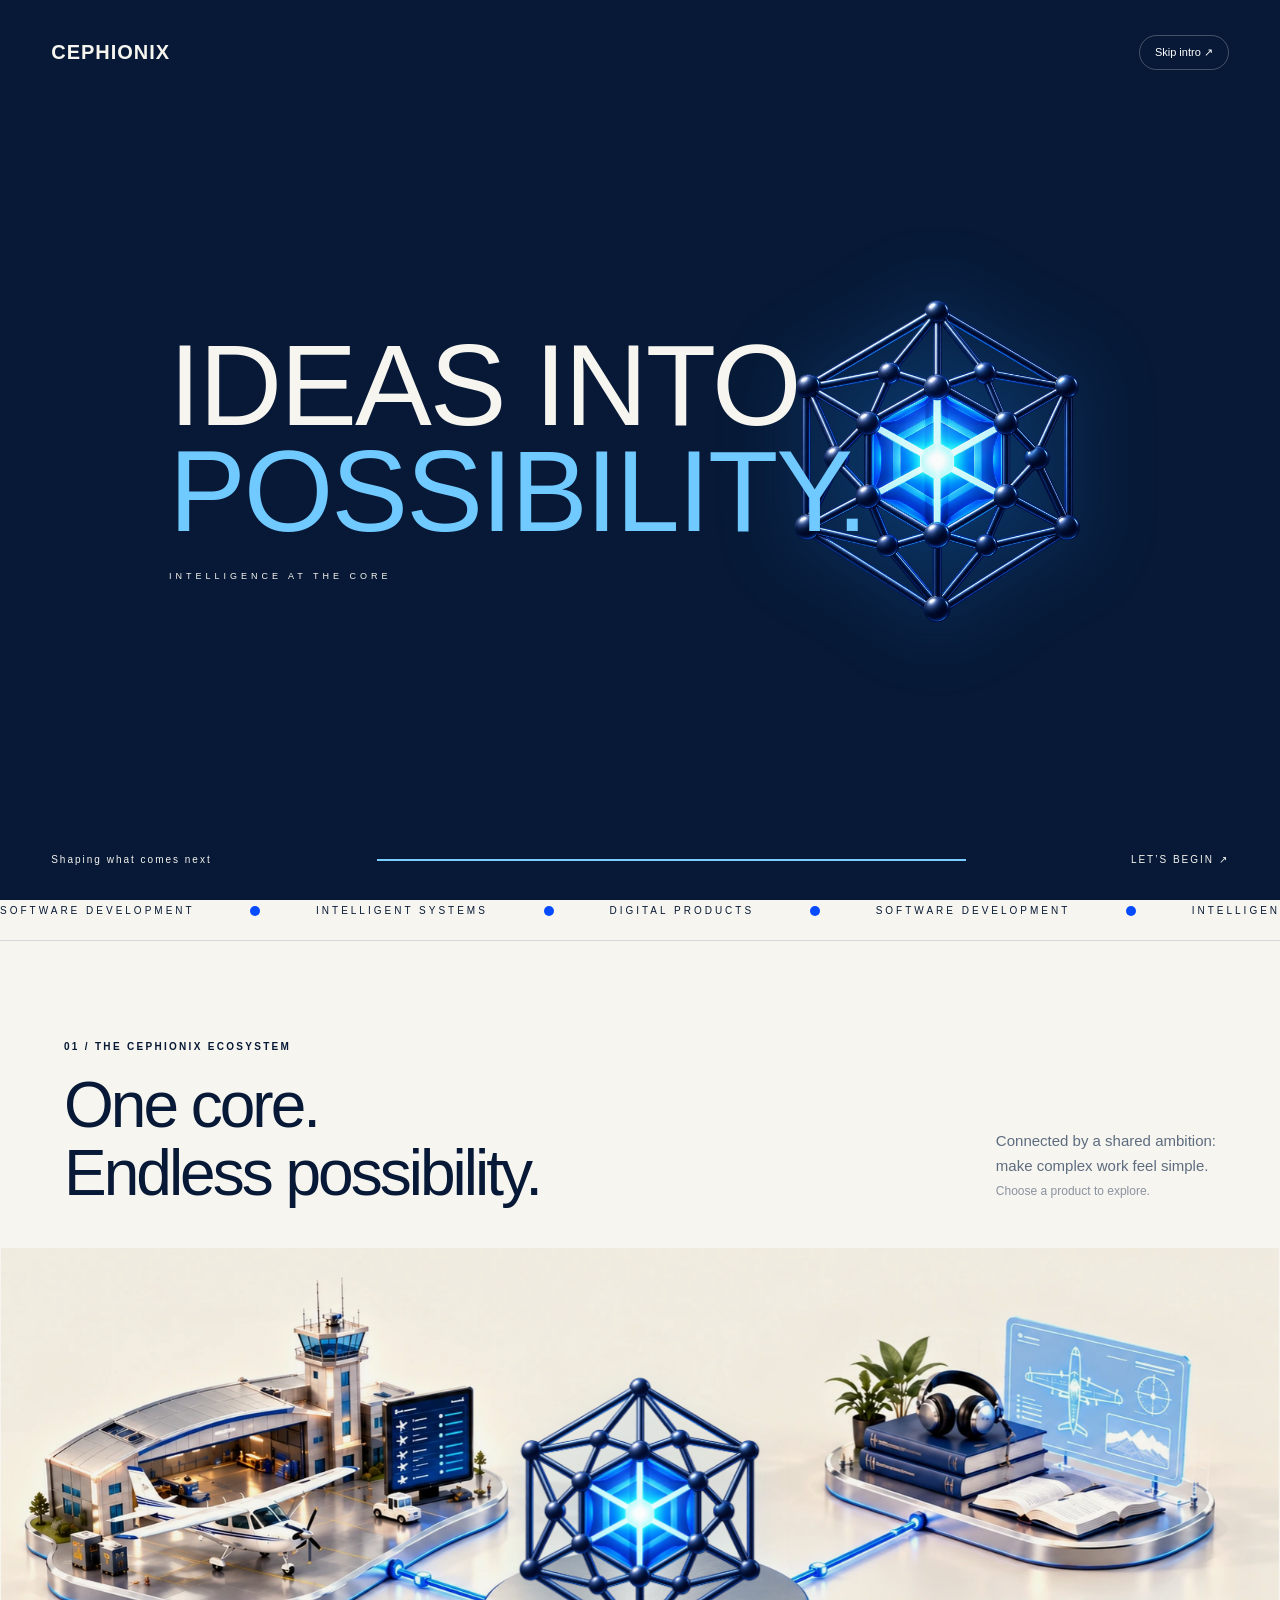
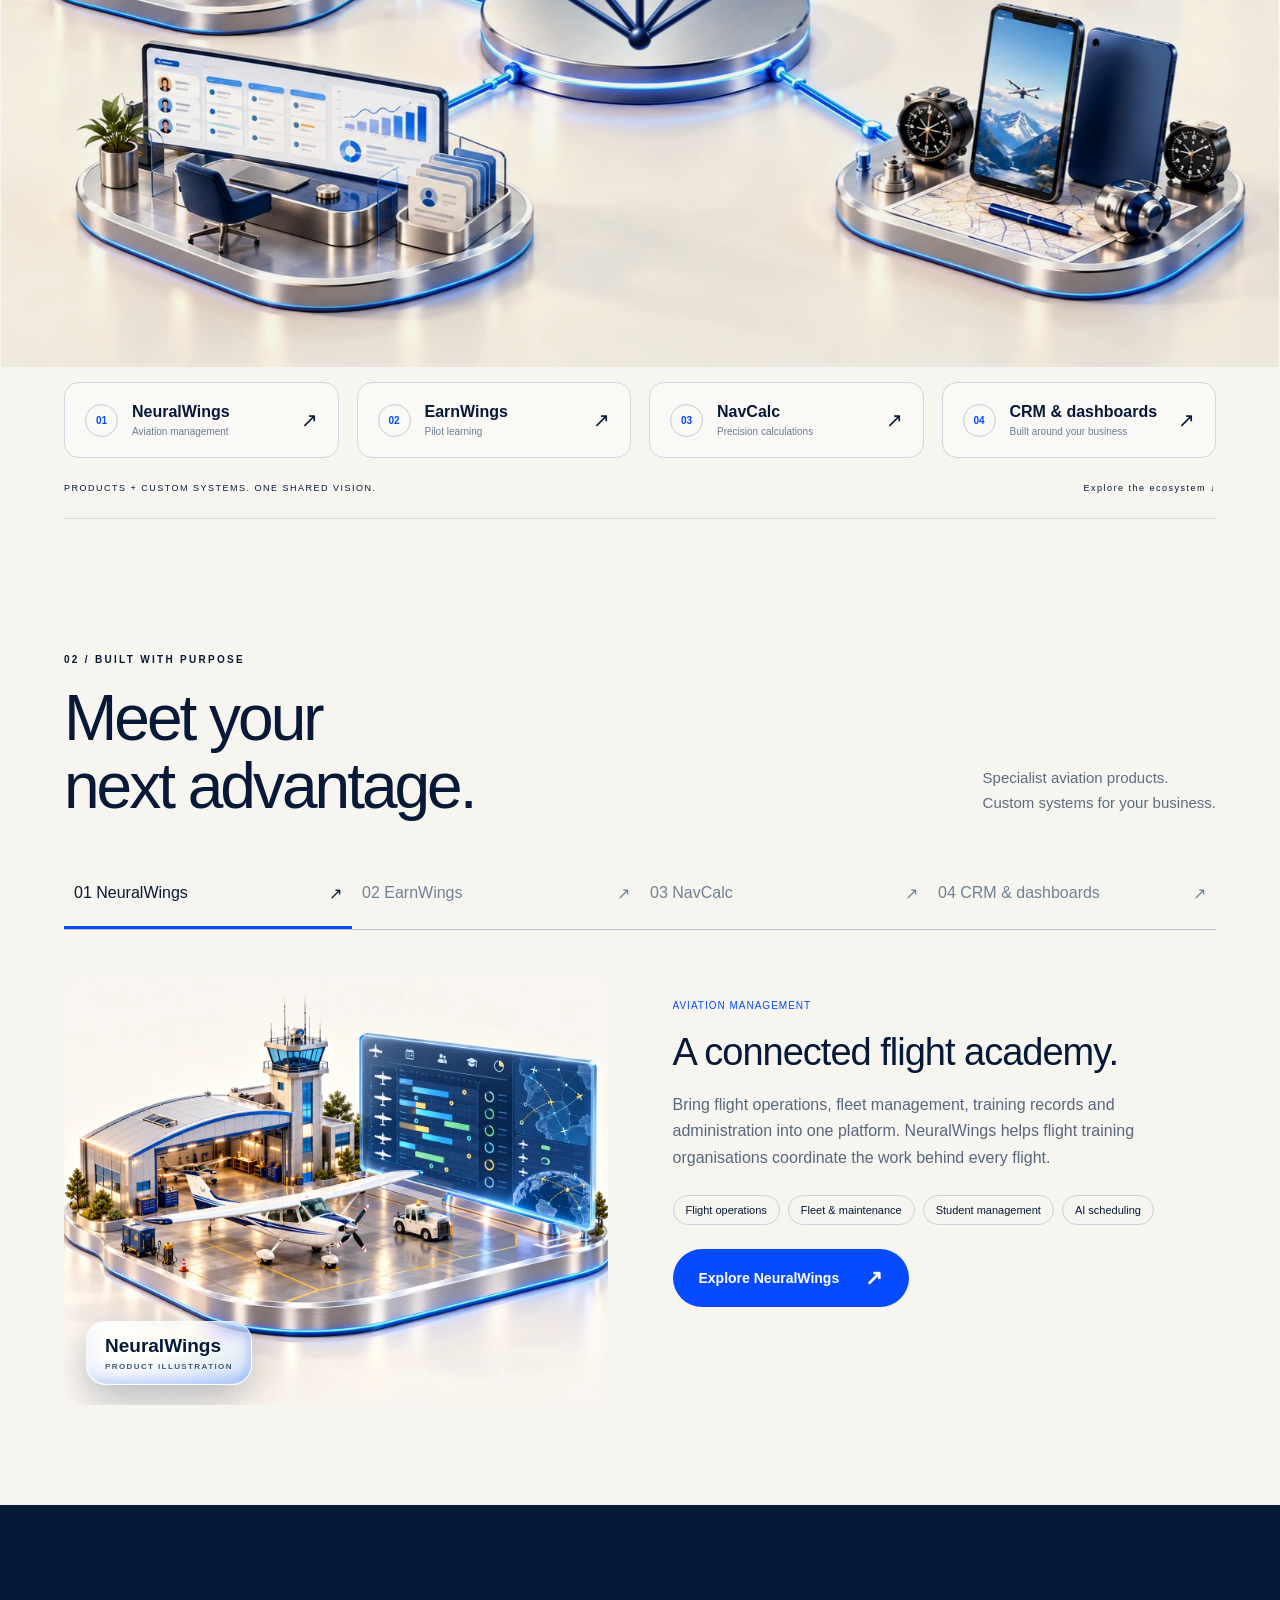
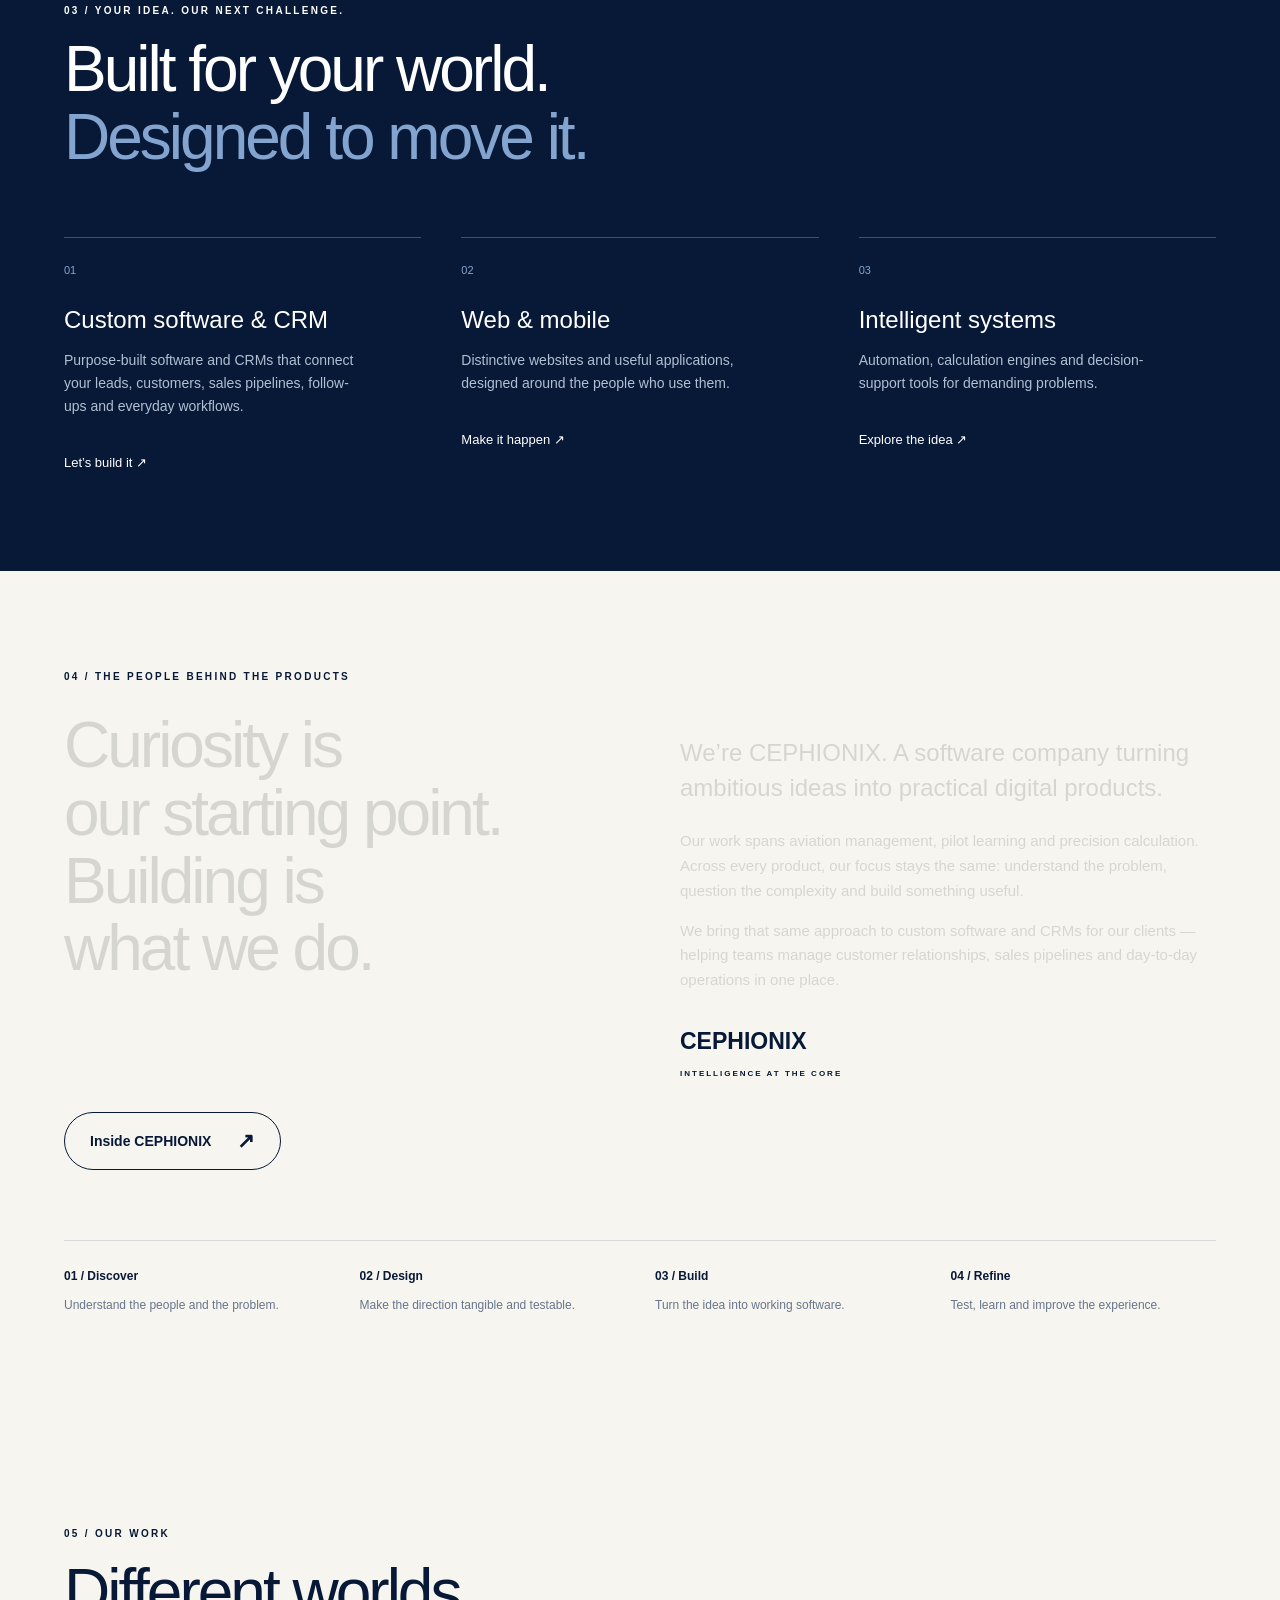
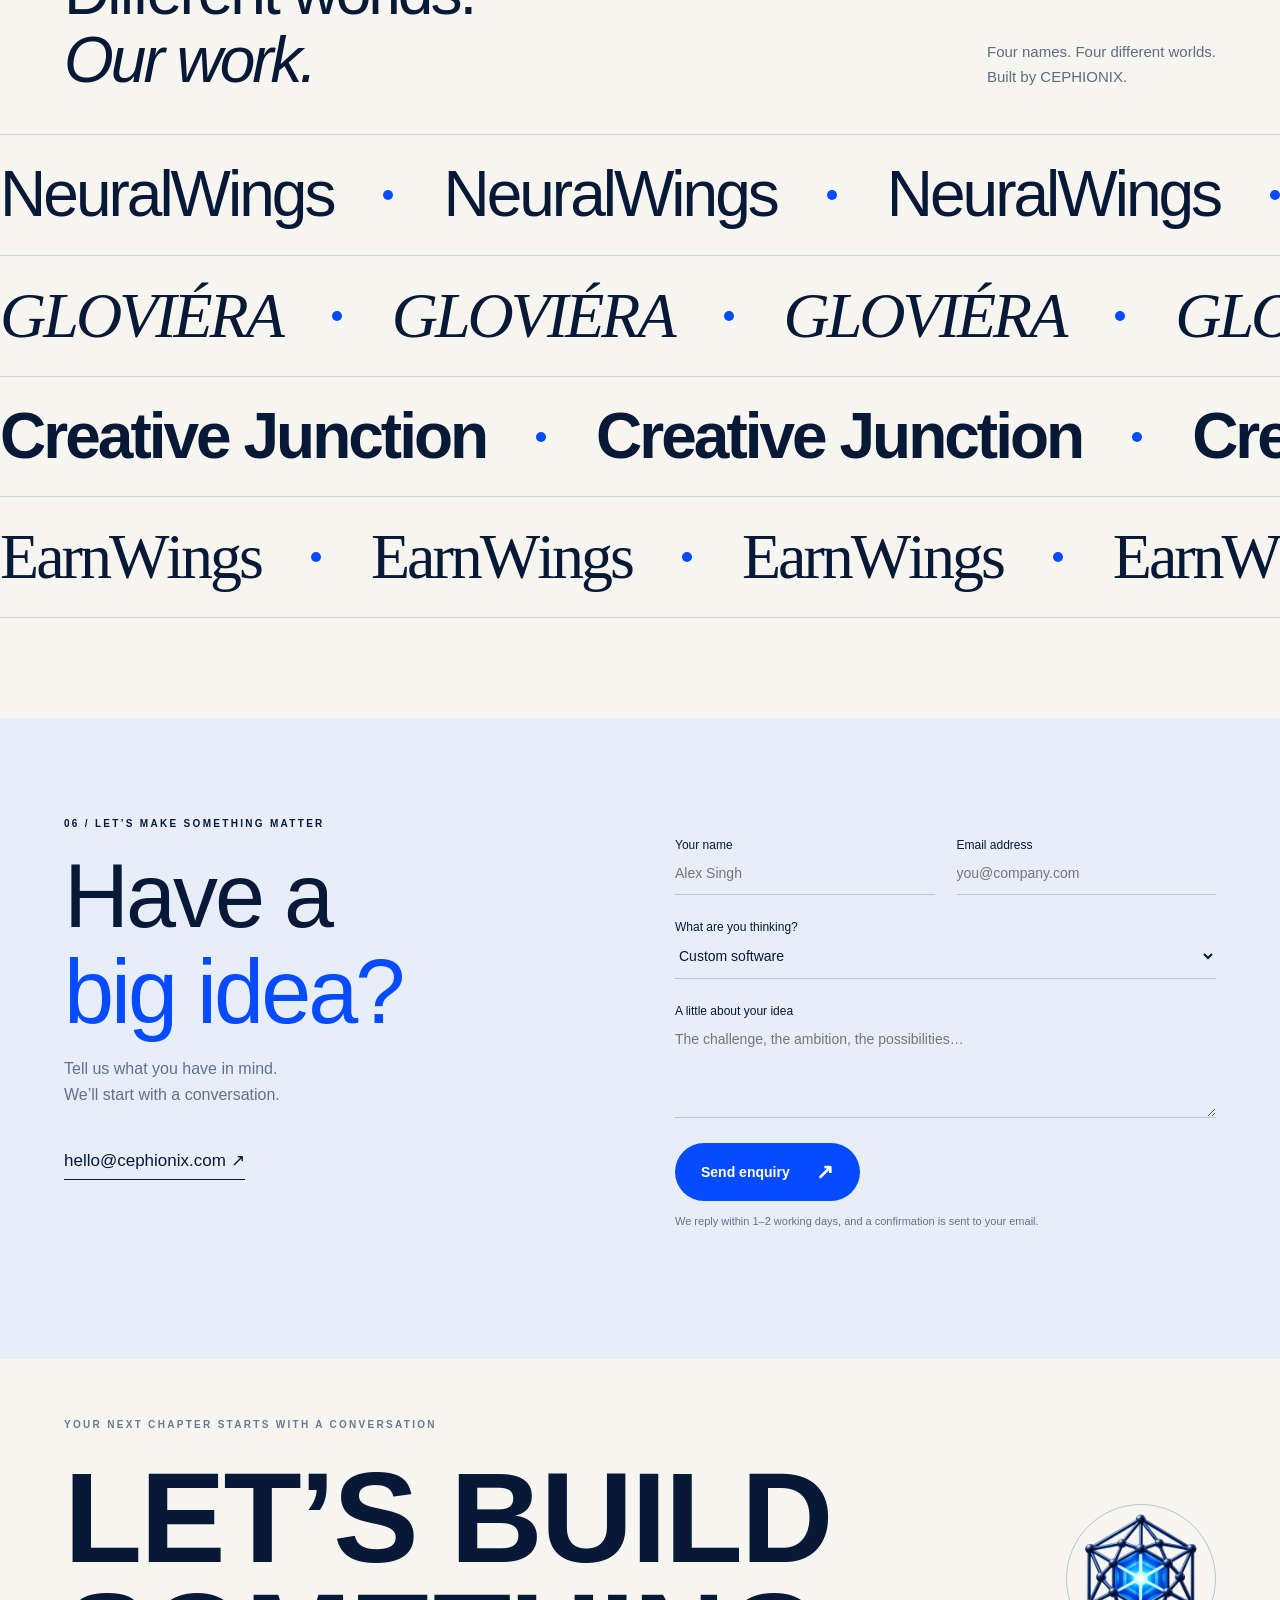
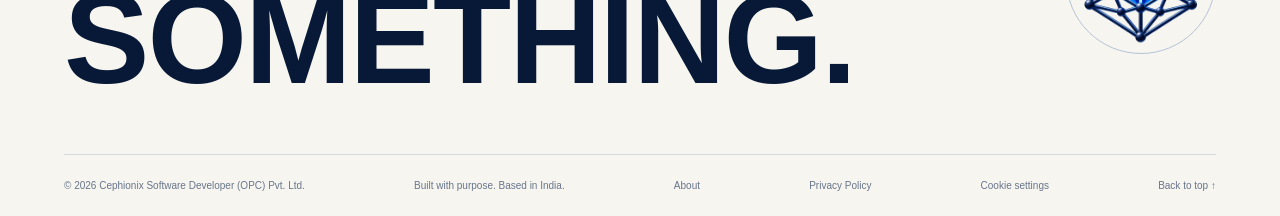
==== index.html @ 8653aeef "404 page: letter-by-letter heading reveal like the other pages Co-Authored-By: Claude Sonnet 5.5 <no" ====
<!doctype html><html lang="en"><head><meta http-equiv="Content-Security-Policy" content="default-src 'self'; script-src 'self' https://*.googletagmanager.com 'sha256-9SwPr+YUQ2AwG36P8xFaStLTF9ZfNKFE39sMF1y7RC4=' 'sha256-/6ffPSHn5IrcujAqgUWkuLjjjGQif6m3mM/5sP1SMi4=' 'sha256-KYzLAgYgJRE6Wuvn6bLvG4yOc70H5SsYEq6PU/isffk='; style-src 'self' 'unsafe-inline' https://fonts.googleapis.com; font-src 'self' https://fonts.gstatic.com; img-src 'self' data: https://*.googletagmanager.com https://*.google-analytics.com https://*.analytics.google.com https://*.g.doubleclick.net; connect-src 'self' https://script.google.com https://script.googleusercontent.com https://*.googletagmanager.com https://*.google-analytics.com https://*.analytics.google.com https://*.g.doubleclick.net; object-src 'none'; base-uri 'self'; form-action 'self'; frame-src 'none'; upgrade-insecure-requests"><!-- © 2026 Cephionix Software Developer (OPC) Pvt. Ltd. All rights reserved. Proprietary: no copying, hosting or reuse without written permission. hello@cephionix.com --><script>try{if(sessionStorage.getItem('cx-seen')){window.__skipIntro=1}else{sessionStorage.setItem('cx-seen','1')}}catch(e){}if(window.top!==window.self){document.documentElement.style.display='none';try{window.top.location.replace(window.self.location.href)}catch(e){}}</script><!-- Google tag (gtag.js) --><script async src="https://www.googletagmanager.com/gtag/js?id=G-193C8EX78L"></script><script>window.dataLayer=window.dataLayer||[];function gtag(){dataLayer.push(arguments);}gtag('js',new Date());gtag('consent','default',{analytics_storage:'denied',ad_storage:'denied',ad_user_data:'denied',ad_personalization:'denied',wait_for_update:500});try{if(localStorage.getItem('cx-consent')==='granted')gtag('consent','update',{analytics_storage:'granted'})}catch(e){}gtag('config','G-193C8EX78L');</script><meta charset="UTF-8"><meta name="copyright" content="© 2026 Cephionix Software Developer (OPC) Pvt. Ltd. All rights reserved."><meta name="author" content="Cephionix"><meta name="viewport" content="width=device-width,initial-scale=1"><meta name="description" content="CEPHIONIX builds intelligent software, aviation platforms and digital products. Explore NeuralWings, EarnWings and NavCalc."><meta name="theme-color" content="#f6f5ef"><title>CEPHIONIX — Intelligence at the core</title><link rel="stylesheet" href="style.css?v=20261025x"><link rel="icon" href="/favicon.ico?v=2" sizes="any"><link rel="icon" type="image/png" sizes="48x48" href="/assets/favicon-48.png?v=2"><link rel="icon" type="image/png" sizes="32x32" href="/assets/favicon-32.png?v=2"><link rel="icon" type="image/png" sizes="16x16" href="/assets/favicon-16.png?v=2"><link rel="apple-touch-icon" href="/apple-touch-icon.png?v=2"><link rel="canonical" href="https://www.cephionix.com/"><meta name="robots" content="index,follow"><meta property="og:type" content="website"><meta property="og:site_name" content="CEPHIONIX"><meta property="og:title" content="CEPHIONIX — Intelligence at the core"><meta property="og:description" content="CEPHIONIX builds intelligent software, aviation platforms and digital products. Explore NeuralWings, EarnWings and NavCalc."><meta property="og:url" content="https://www.cephionix.com/"><meta property="og:image" content="https://www.cephionix.com/assets/og-image.jpg"><meta property="og:image:width" content="1200"><meta property="og:image:height" content="630"><meta name="twitter:card" content="summary_large_image"><meta name="twitter:image" content="https://www.cephionix.com/assets/og-image.jpg"></head><body><script>if(window.__skipIntro){document.documentElement.classList.add("intro-ready")}else{document.documentElement.classList.add("intro-pending");setTimeout(()=>{document.documentElement.classList.remove("intro-pending");document.documentElement.classList.add("intro-ready")},7000)}</script><div class="opening" id="opening" aria-label="Welcome to Cephionix"><div class="opening-content"><div class="opening-top"><span>CEPHIONIX</span><button id="skip-intro">Skip intro <ar-g>↗</ar-g><svg class="ar" viewBox="0 0 24 24" aria-hidden="true" focusable="false"><path d="M2 22 22 2M11 2.2H22V13"/></svg></button></div><div class="opening-center"><div class="opening-orbit"><img src="assets/core-polished.webp" alt=""></div><div class="opening-type">IDEAS INTO<br><em>POSSIBILITY.</em></div><p>INTELLIGENCE AT THE CORE</p></div><div class="opening-bottom"><span id="opening-status">Connecting ideas</span><div class="opening-track"><i></i></div><span>LET’S BEGIN <ar-g>↗</ar-g><svg class="ar" viewBox="0 0 24 24" aria-hidden="true" focusable="false"><path d="M2 22 22 2M11 2.2H22V13"/></svg></span></div></div><div class="opening-panels" aria-hidden="true"></div></div>
<a class="skip" href="#main">Skip to content</a><header><a class="brand" href="#" aria-label="Cephionix home"><img src="assets/brand-clean.webp" alt="CEPHIONIX — Intelligence at the core"></a><nav aria-label="Main navigation"><a href="#products">Products</a><a href="#work">Our work</a><a href="/about">About</a></nav><a class="pill dark" href="#contact">Let’s talk <span><ar-g>↗</ar-g><svg class="ar" viewBox="0 0 24 24" aria-hidden="true" focusable="false"><path d="M2 22 22 2M11 2.2H22V13"/></svg></span></a></header>
<main id="main"><section class="hero"><div class="hero-copy"><a class="eyebrow sticker" href="#ecosystem" aria-label="Explore the intelligence at our core"><span>INTELLIGENCE AT THE CORE</span><b aria-hidden="true"></b></a><h1 aria-label="Big ideas. Intelligent software."><span class="headline-line"><span class="hero-letter-line" style="--line-delay:0.4s"><span class="hero-motion-letter" style="--letter:0">B</span><span class="hero-motion-letter" style="--letter:1">I</span><span class="hero-motion-letter" style="--letter:2">G</span><span class="hero-motion-letter" style="--letter:3">&nbsp;</span><span class="hero-motion-letter" style="--letter:4">I</span><span class="hero-motion-letter" style="--letter:5">D</span><span class="hero-motion-letter" style="--letter:6">E</span><span class="hero-motion-letter" style="--letter:7">A</span><span class="hero-motion-letter" style="--letter:8">S</span><span class="hero-motion-letter" style="--letter:9">.</span></span></span><span class="headline-line"><em>INTELLIGENT</em></span><span class="headline-line"><span class="hero-letter-line" style="--line-delay:0.8s"><span class="hero-motion-letter" style="--letter:0">S</span><span class="hero-motion-letter" style="--letter:1">O</span><span class="hero-motion-letter" style="--letter:2">F</span><span class="hero-motion-letter" style="--letter:3">T</span><span class="hero-motion-letter" style="--letter:4">W</span><span class="hero-motion-letter" style="--letter:5">A</span><span class="hero-motion-letter" style="--letter:6">R</span><span class="hero-motion-letter" style="--letter:7">E</span><span class="hero-motion-letter" style="--letter:8">.</span></span></span></h1><p>From aviation platforms to your next big idea.<br>We build software that moves you forward.</p><div class="actions"><a class="pill blue" href="#products">Explore our products <span><ar-g>↗</ar-g><svg class="ar" viewBox="0 0 24 24" aria-hidden="true" focusable="false"><path d="M2 22 22 2M11 2.2H22V13"/></svg></span></a><a class="pill outline" href="#contact">Start a project</a></div><div class="hero-foot"><span class="dot"></span> Independent thinking. Real-world impact.</div></div>
<div class="reel" aria-label="Our product portfolio"><div class="reel-column"><a class="media-card art-card art-neural" href="#products" data-select="neural"><div class="card-title">NeuralWings<small>Aviation management</small></div><img class="product-art" src="assets/neural-art.webp" alt="Original NeuralWings product illustration"><div class="card-caption">Aviation, intelligently connected. <ar-g>↗</ar-g><svg class="ar" viewBox="0 0 24 24" aria-hidden="true" focusable="false"><path d="M2 22 22 2M11 2.2H22V13"/></svg></div></a><a class="media-card art-card art-navcalc" href="#products" data-select="navcalc"><div class="card-title">NavCalc<small>Coming soon</small></div><img class="product-art" src="assets/navcalc-art.webp" alt="Original NavCalc product illustration"><div class="card-caption">100+ calculations · ~25 instruments <ar-g>↗</ar-g><svg class="ar" viewBox="0 0 24 24" aria-hidden="true" focusable="false"><path d="M2 22 22 2M11 2.2H22V13"/></svg></div></a><div class="media-card code-card"><small>THE WAY WE THINK</small><strong>Complexity,<br>made clear.</strong><span>{ intelligence: "at the core" }</span></div></div><div class="reel-column second"><a class="media-card art-card art-earn" href="#products" data-select="earn"><div class="card-title">EarnWings<small>Pilot learning</small></div><img class="product-art" src="assets/earn-art.webp" alt="Original EarnWings product illustration"><div class="card-caption">Your journey to the flight deck. <ar-g>↗</ar-g><svg class="ar" viewBox="0 0 24 24" aria-hidden="true" focusable="false"><path d="M2 22 22 2M11 2.2H22V13"/></svg></div></a><a class="media-card art-detail" href="#products" data-select="navcalc"><img src="assets/navcalc-art.webp" alt="NavCalc precision instruments illustration"><span>PRECISION, REIMAGINED <ar-g>↗</ar-g><svg class="ar" viewBox="0 0 24 24" aria-hidden="true" focusable="false"><path d="M2 22 22 2M11 2.2H22V13"/></svg></span></a><div class="media-card brand-card"><img src="assets/brand.webp" alt="Cephionix intelligence core"></div></div></div><button class="motion-toggle" aria-pressed="false">Pause motion</button></section>
<div class="ticker" aria-hidden="true"><div>SOFTWARE DEVELOPMENT <span></span> INTELLIGENT SYSTEMS <span></span> DIGITAL PRODUCTS <span></span> SOFTWARE DEVELOPMENT <span></span> INTELLIGENT SYSTEMS <span></span> DIGITAL PRODUCTS <span></span></div></div>
<section class="ecosystem section" id="ecosystem"><div class="section-heading"><div><div class="eyebrow">01 / THE CEPHIONIX ECOSYSTEM</div><h2>One core.<br>Endless possibility.</h2></div><p>Connected by a shared ambition:<br>make complex work feel simple.<br><span class="muted">Choose a product to explore.</span></p></div><div class="world"><img class="world-bg" src="assets/ecosystem-unified.webp" alt="One connected miniature ecosystem: NeuralWings, EarnWings, NavCalc and custom CRM dashboards"><div class="core-sculpture"><img src="assets/core-polished.webp" alt="CEPHIONIX geometric intelligence core"></div><button class="zone zone-neural" data-select="neural" aria-label="Explore NeuralWings"><img src="assets/ecosystem-unified.webp" alt="" aria-hidden="true"></button><span class="zone-tag tag-neural" aria-hidden="true">NeuralWings<small>Aviation management</small></span><button class="zone zone-earn" data-select="earn" aria-label="Explore EarnWings"><img src="assets/ecosystem-unified.webp" alt="" aria-hidden="true"></button><span class="zone-tag tag-earn" aria-hidden="true">EarnWings<small>Pilot learning</small></span><button class="zone zone-navcalc" data-select="navcalc" aria-label="Explore NavCalc"><img src="assets/ecosystem-unified.webp" alt="" aria-hidden="true"></button><span class="zone-tag tag-navcalc" aria-hidden="true">NavCalc<small>Precision calculations</small></span><button class="zone zone-crm" data-select="crm" aria-label="Explore CRM and dashboards"><img src="assets/ecosystem-unified.webp" alt="" aria-hidden="true"></button><span class="zone-tag tag-crm" aria-hidden="true">CRM &amp; dashboards<small>Built around your business</small></span></div><div class="ecosystem-links"><button data-select="neural"><b>01</b><span>NeuralWings<small>Aviation management</small></span><i><ar-g>↗</ar-g><svg class="ar" viewBox="0 0 24 24" aria-hidden="true" focusable="false"><path d="M2 22 22 2M11 2.2H22V13"/></svg></i></button><button data-select="earn"><b>02</b><span>EarnWings<small>Pilot learning</small></span><i><ar-g>↗</ar-g><svg class="ar" viewBox="0 0 24 24" aria-hidden="true" focusable="false"><path d="M2 22 22 2M11 2.2H22V13"/></svg></i></button><button data-select="navcalc"><b>03</b><span>NavCalc<small>Precision calculations</small></span><i><ar-g>↗</ar-g><svg class="ar" viewBox="0 0 24 24" aria-hidden="true" focusable="false"><path d="M2 22 22 2M11 2.2H22V13"/></svg></i></button><button data-select="crm"><b>04</b><span>CRM & dashboards<small>Built around your business</small></span><i><ar-g>↗</ar-g><svg class="ar" viewBox="0 0 24 24" aria-hidden="true" focusable="false"><path d="M2 22 22 2M11 2.2H22V13"/></svg></i></button></div><div class="world-note"><span>PRODUCTS + CUSTOM SYSTEMS. ONE SHARED VISION.</span><span>Explore the ecosystem <ar-g>↓</ar-g><svg class="ar" viewBox="0 0 24 24" aria-hidden="true" focusable="false"><path d="M12 2V22M5.5 15.5 12 22 18.5 15.5"/></svg></span></div></section>
<section class="products section" id="products"><div class="section-heading"><div><div class="eyebrow">02 / BUILT WITH PURPOSE</div><h2>Meet your<br>next advantage.</h2></div><p>Specialist aviation products.<br>Custom systems for your business.</p></div><div class="tabs" role="tablist" aria-label="Products"><button role="tab" aria-selected="true" data-product="neural">01 NeuralWings <span><ar-g>↗</ar-g><svg class="ar" viewBox="0 0 24 24" aria-hidden="true" focusable="false"><path d="M2 22 22 2M11 2.2H22V13"/></svg></span></button><button role="tab" aria-selected="false" data-product="earn">02 EarnWings <span><ar-g>↗</ar-g><svg class="ar" viewBox="0 0 24 24" aria-hidden="true" focusable="false"><path d="M2 22 22 2M11 2.2H22V13"/></svg></span></button><button role="tab" aria-selected="false" data-product="navcalc">03 NavCalc <span><ar-g>↗</ar-g><svg class="ar" viewBox="0 0 24 24" aria-hidden="true" focusable="false"><path d="M2 22 22 2M11 2.2H22V13"/></svg></span></button><button role="tab" aria-selected="false" data-product="crm">04 CRM & dashboards <span><ar-g>↗</ar-g><svg class="ar" viewBox="0 0 24 24" aria-hidden="true" focusable="false"><path d="M2 22 22 2M11 2.2H22V13"/></svg></span></button></div><div class="product-panel" role="tabpanel" id="product-panel"></div><div class="swipe-dots" aria-hidden="true"><i class="on"></i><i></i><i></i><i></i><em>Swipe to explore</em></div></section>
<section class="expertise section" id="expertise"><div class="eyebrow">03 / YOUR IDEA. OUR NEXT CHALLENGE.</div><h2>Built for your world.<br><span>Designed to move it.</span></h2><div class="services"><article><span>01</span><h3>Custom software & CRM</h3><p>Purpose-built software and CRMs that connect your leads, customers, sales pipelines, follow-ups and everyday workflows.</p><a href="#contact" data-service="Custom software">Let’s build it <ar-g>↗</ar-g><svg class="ar" viewBox="0 0 24 24" aria-hidden="true" focusable="false"><path d="M2 22 22 2M11 2.2H22V13"/></svg></a></article><article><span>02</span><h3>Web & mobile</h3><p>Distinctive websites and useful applications, designed around the people who use them.</p><a href="#contact" data-service="Web & mobile">Make it happen <ar-g>↗</ar-g><svg class="ar" viewBox="0 0 24 24" aria-hidden="true" focusable="false"><path d="M2 22 22 2M11 2.2H22V13"/></svg></a></article><article><span>03</span><h3>Intelligent systems</h3><p>Automation, calculation engines and decision-support tools for demanding problems.</p><a href="#contact" data-service="Intelligent systems">Explore the idea <ar-g>↗</ar-g><svg class="ar" viewBox="0 0 24 24" aria-hidden="true" focusable="false"><path d="M2 22 22 2M11 2.2H22V13"/></svg></a></article></div></section>

<section class="company section" id="company"><div class="eyebrow">04 / THE PEOPLE BEHIND THE PRODUCTS</div><div class="about-grid"><h2>Curiosity is<br>our starting point.<br><em>Building is<br>what we do.</em></h2><div><p class="large">We’re CEPHIONIX. A software company turning ambitious ideas into practical digital products.</p><p>Our work spans aviation management, pilot learning and precision calculation. Across every product, our focus stays the same: understand the problem, question the complexity and build something useful.</p><p>We bring that same approach to custom software and CRMs for our clients — helping teams manage customer relationships, sales pipelines and day-to-day operations in one place.</p><div class="about-signature">CEPHIONIX<br><small>INTELLIGENCE AT THE CORE</small></div></div></div><a class="pill outline about-discover" href="/about">Inside CEPHIONIX <span><ar-g>↗</ar-g><svg class="ar" viewBox="0 0 24 24" aria-hidden="true" focusable="false"><path d="M2 22 22 2M11 2.2H22V13"/></svg></span></a><div class="process"><div><b>01 / Discover</b><p>Understand the people and the problem.</p></div><div><b>02 / Design</b><p>Make the direction tangible and testable.</p></div><div><b>03 / Build</b><p>Turn the idea into working software.</p></div><div><b>04 / Refine</b><p>Test, learn and improve the experience.</p></div></div></section>
<section class="section selected-work" id="work"><div class="section-heading"><div><div class="eyebrow">05 / OUR WORK</div><h2>Different worlds.<br><em>Our work.</em></h2></div><p>Four names. Four different worlds.<br>Built by CEPHIONIX.</p></div><div class="project-name-wall"><a class="project-name-row name-style-0" href="https://neuralwings.org/" target="_blank" rel="noopener noreferrer" aria-label="Visit NeuralWings website"><span class="name-reveal"><span class="name-marquee" aria-hidden="true"><span class="name-unit"><span><span class="name-letter" style="--letter:0">N</span><span class="name-letter" style="--letter:1">e</span><span class="name-letter" style="--letter:2">u</span><span class="name-letter" style="--letter:3">r</span><span class="name-letter" style="--letter:4">a</span><span class="name-letter" style="--letter:5">l</span><span class="name-letter" style="--letter:6">W</span><span class="name-letter" style="--letter:7">i</span><span class="name-letter" style="--letter:8">n</span><span class="name-letter" style="--letter:9">g</span><span class="name-letter" style="--letter:10">s</span></span><i aria-hidden="true"></i></span><span class="name-unit"><span><span class="name-letter" style="--letter:0">N</span><span class="name-letter" style="--letter:1">e</span><span class="name-letter" style="--letter:2">u</span><span class="name-letter" style="--letter:3">r</span><span class="name-letter" style="--letter:4">a</span><span class="name-letter" style="--letter:5">l</span><span class="name-letter" style="--letter:6">W</span><span class="name-letter" style="--letter:7">i</span><span class="name-letter" style="--letter:8">n</span><span class="name-letter" style="--letter:9">g</span><span class="name-letter" style="--letter:10">s</span></span><i aria-hidden="true"></i></span><span class="name-unit"><span><span class="name-letter" style="--letter:0">N</span><span class="name-letter" style="--letter:1">e</span><span class="name-letter" style="--letter:2">u</span><span class="name-letter" style="--letter:3">r</span><span class="name-letter" style="--letter:4">a</span><span class="name-letter" style="--letter:5">l</span><span class="name-letter" style="--letter:6">W</span><span class="name-letter" style="--letter:7">i</span><span class="name-letter" style="--letter:8">n</span><span class="name-letter" style="--letter:9">g</span><span class="name-letter" style="--letter:10">s</span></span><i aria-hidden="true"></i></span><span class="name-unit"><span><span class="name-letter" style="--letter:0">N</span><span class="name-letter" style="--letter:1">e</span><span class="name-letter" style="--letter:2">u</span><span class="name-letter" style="--letter:3">r</span><span class="name-letter" style="--letter:4">a</span><span class="name-letter" style="--letter:5">l</span><span class="name-letter" style="--letter:6">W</span><span class="name-letter" style="--letter:7">i</span><span class="name-letter" style="--letter:8">n</span><span class="name-letter" style="--letter:9">g</span><span class="name-letter" style="--letter:10">s</span></span><i aria-hidden="true"></i></span></span></span><span class="name-visit-arrow" aria-hidden="true"><ar-g>↗</ar-g><svg class="ar" viewBox="0 0 24 24" aria-hidden="true" focusable="false"><path d="M2 22 22 2M11 2.2H22V13"/></svg></span></a><a class="project-name-row name-style-1" href="https://www.gloviera.com/" target="_blank" rel="noopener noreferrer" aria-label="Visit GLOVIÉRA website"><span class="name-reveal"><span class="name-marquee" aria-hidden="true"><span class="name-unit"><span><span class="name-letter" style="--letter:0">G</span><span class="name-letter" style="--letter:1">L</span><span class="name-letter" style="--letter:2">O</span><span class="name-letter" style="--letter:3">V</span><span class="name-letter" style="--letter:4">I</span><span class="name-letter" style="--letter:5">É</span><span class="name-letter" style="--letter:6">R</span><span class="name-letter" style="--letter:7">A</span></span><i aria-hidden="true"></i></span><span class="name-unit"><span><span class="name-letter" style="--letter:0">G</span><span class="name-letter" style="--letter:1">L</span><span class="name-letter" style="--letter:2">O</span><span class="name-letter" style="--letter:3">V</span><span class="name-letter" style="--letter:4">I</span><span class="name-letter" style="--letter:5">É</span><span class="name-letter" style="--letter:6">R</span><span class="name-letter" style="--letter:7">A</span></span><i aria-hidden="true"></i></span><span class="name-unit"><span><span class="name-letter" style="--letter:0">G</span><span class="name-letter" style="--letter:1">L</span><span class="name-letter" style="--letter:2">O</span><span class="name-letter" style="--letter:3">V</span><span class="name-letter" style="--letter:4">I</span><span class="name-letter" style="--letter:5">É</span><span class="name-letter" style="--letter:6">R</span><span class="name-letter" style="--letter:7">A</span></span><i aria-hidden="true"></i></span><span class="name-unit"><span><span class="name-letter" style="--letter:0">G</span><span class="name-letter" style="--letter:1">L</span><span class="name-letter" style="--letter:2">O</span><span class="name-letter" style="--letter:3">V</span><span class="name-letter" style="--letter:4">I</span><span class="name-letter" style="--letter:5">É</span><span class="name-letter" style="--letter:6">R</span><span class="name-letter" style="--letter:7">A</span></span><i aria-hidden="true"></i></span></span></span><span class="name-visit-arrow" aria-hidden="true"><ar-g>↗</ar-g><svg class="ar" viewBox="0 0 24 24" aria-hidden="true" focusable="false"><path d="M2 22 22 2M11 2.2H22V13"/></svg></span></a><a class="project-name-row name-style-2" href="https://www.creative-junctions.com/" target="_blank" rel="noopener noreferrer" aria-label="Visit Creative Junction website"><span class="name-reveal"><span class="name-marquee" aria-hidden="true"><span class="name-unit"><span><span class="name-letter" style="--letter:0">C</span><span class="name-letter" style="--letter:1">r</span><span class="name-letter" style="--letter:2">e</span><span class="name-letter" style="--letter:3">a</span><span class="name-letter" style="--letter:4">t</span><span class="name-letter" style="--letter:5">i</span><span class="name-letter" style="--letter:6">v</span><span class="name-letter" style="--letter:7">e</span><span class="name-letter" style="--letter:8">&nbsp;</span><span class="name-letter" style="--letter:9">J</span><span class="name-letter" style="--letter:10">u</span><span class="name-letter" style="--letter:11">n</span><span class="name-letter" style="--letter:12">c</span><span class="name-letter" style="--letter:13">t</span><span class="name-letter" style="--letter:14">i</span><span class="name-letter" style="--letter:15">o</span><span class="name-letter" style="--letter:16">n</span></span><i aria-hidden="true"></i></span><span class="name-unit"><span><span class="name-letter" style="--letter:0">C</span><span class="name-letter" style="--letter:1">r</span><span class="name-letter" style="--letter:2">e</span><span class="name-letter" style="--letter:3">a</span><span class="name-letter" style="--letter:4">t</span><span class="name-letter" style="--letter:5">i</span><span class="name-letter" style="--letter:6">v</span><span class="name-letter" style="--letter:7">e</span><span class="name-letter" style="--letter:8">&nbsp;</span><span class="name-letter" style="--letter:9">J</span><span class="name-letter" style="--letter:10">u</span><span class="name-letter" style="--letter:11">n</span><span class="name-letter" style="--letter:12">c</span><span class="name-letter" style="--letter:13">t</span><span class="name-letter" style="--letter:14">i</span><span class="name-letter" style="--letter:15">o</span><span class="name-letter" style="--letter:16">n</span></span><i aria-hidden="true"></i></span><span class="name-unit"><span><span class="name-letter" style="--letter:0">C</span><span class="name-letter" style="--letter:1">r</span><span class="name-letter" style="--letter:2">e</span><span class="name-letter" style="--letter:3">a</span><span class="name-letter" style="--letter:4">t</span><span class="name-letter" style="--letter:5">i</span><span class="name-letter" style="--letter:6">v</span><span class="name-letter" style="--letter:7">e</span><span class="name-letter" style="--letter:8">&nbsp;</span><span class="name-letter" style="--letter:9">J</span><span class="name-letter" style="--letter:10">u</span><span class="name-letter" style="--letter:11">n</span><span class="name-letter" style="--letter:12">c</span><span class="name-letter" style="--letter:13">t</span><span class="name-letter" style="--letter:14">i</span><span class="name-letter" style="--letter:15">o</span><span class="name-letter" style="--letter:16">n</span></span><i aria-hidden="true"></i></span><span class="name-unit"><span><span class="name-letter" style="--letter:0">C</span><span class="name-letter" style="--letter:1">r</span><span class="name-letter" style="--letter:2">e</span><span class="name-letter" style="--letter:3">a</span><span class="name-letter" style="--letter:4">t</span><span class="name-letter" style="--letter:5">i</span><span class="name-letter" style="--letter:6">v</span><span class="name-letter" style="--letter:7">e</span><span class="name-letter" style="--letter:8">&nbsp;</span><span class="name-letter" style="--letter:9">J</span><span class="name-letter" style="--letter:10">u</span><span class="name-letter" style="--letter:11">n</span><span class="name-letter" style="--letter:12">c</span><span class="name-letter" style="--letter:13">t</span><span class="name-letter" style="--letter:14">i</span><span class="name-letter" style="--letter:15">o</span><span class="name-letter" style="--letter:16">n</span></span><i aria-hidden="true"></i></span></span></span><span class="name-visit-arrow" aria-hidden="true"><ar-g>↗</ar-g><svg class="ar" viewBox="0 0 24 24" aria-hidden="true" focusable="false"><path d="M2 22 22 2M11 2.2H22V13"/></svg></span></a><a class="project-name-row name-style-3" href="https://earnwings.org/" target="_blank" rel="noopener noreferrer" aria-label="Visit EarnWings website"><span class="name-reveal"><span class="name-marquee" aria-hidden="true"><span class="name-unit"><span><span class="name-letter" style="--letter:0">E</span><span class="name-letter" style="--letter:1">a</span><span class="name-letter" style="--letter:2">r</span><span class="name-letter" style="--letter:3">n</span><span class="name-letter" style="--letter:4">W</span><span class="name-letter" style="--letter:5">i</span><span class="name-letter" style="--letter:6">n</span><span class="name-letter" style="--letter:7">g</span><span class="name-letter" style="--letter:8">s</span></span><i aria-hidden="true"></i></span><span class="name-unit"><span><span class="name-letter" style="--letter:0">E</span><span class="name-letter" style="--letter:1">a</span><span class="name-letter" style="--letter:2">r</span><span class="name-letter" style="--letter:3">n</span><span class="name-letter" style="--letter:4">W</span><span class="name-letter" style="--letter:5">i</span><span class="name-letter" style="--letter:6">n</span><span class="name-letter" style="--letter:7">g</span><span class="name-letter" style="--letter:8">s</span></span><i aria-hidden="true"></i></span><span class="name-unit"><span><span class="name-letter" style="--letter:0">E</span><span class="name-letter" style="--letter:1">a</span><span class="name-letter" style="--letter:2">r</span><span class="name-letter" style="--letter:3">n</span><span class="name-letter" style="--letter:4">W</span><span class="name-letter" style="--letter:5">i</span><span class="name-letter" style="--letter:6">n</span><span class="name-letter" style="--letter:7">g</span><span class="name-letter" style="--letter:8">s</span></span><i aria-hidden="true"></i></span><span class="name-unit"><span><span class="name-letter" style="--letter:0">E</span><span class="name-letter" style="--letter:1">a</span><span class="name-letter" style="--letter:2">r</span><span class="name-letter" style="--letter:3">n</span><span class="name-letter" style="--letter:4">W</span><span class="name-letter" style="--letter:5">i</span><span class="name-letter" style="--letter:6">n</span><span class="name-letter" style="--letter:7">g</span><span class="name-letter" style="--letter:8">s</span></span><i aria-hidden="true"></i></span></span></span><span class="name-visit-arrow" aria-hidden="true"><ar-g>↗</ar-g><svg class="ar" viewBox="0 0 24 24" aria-hidden="true" focusable="false"><path d="M2 22 22 2M11 2.2H22V13"/></svg></span></a></div></section>
<section class="contact section" id="contact"><div><div class="eyebrow">06 / LET’S MAKE SOMETHING MATTER</div><h2>Have a<br><em>big idea?</em></h2><p>Tell us what you have in mind.<br>We’ll start with a conversation.</p><a class="contact-mail" href="mailto:hello@cephionix.com">hello@cephionix.com <ar-g>↗</ar-g><svg class="ar" viewBox="0 0 24 24" aria-hidden="true" focusable="false"><path d="M2 22 22 2M11 2.2H22V13"/></svg></a></div><form id="enquiry"><div class="form-row"><label>Your name<input name="name" autocomplete="name" required placeholder="Alex Singh"></label><label>Email address<input name="email" type="email" autocomplete="email" required placeholder="you@company.com"></label></div><label>What are you thinking?<select name="interest"><option>Custom software</option><option>CRM development</option><option>Web & mobile</option><option>Intelligent systems</option><option>NeuralWings</option><option>EarnWings</option><option>NavCalc launch updates</option></select></label><label>A little about your idea<textarea name="message" rows="4" required placeholder="The challenge, the ambition, the possibilities…"></textarea></label><button class="pill blue" type="submit">Prepare your enquiry <span><ar-g>↗</ar-g><svg class="ar" viewBox="0 0 24 24" aria-hidden="true" focusable="false"><path d="M2 22 22 2M11 2.2H22V13"/></svg></span></button><p class="form-note">Opens your email app with your enquiry ready to send.</p><div id="form-status" role="status"></div></form></section></main>
<footer><div class="eyebrow footer-intro">YOUR NEXT CHAPTER STARTS WITH A CONVERSATION</div><a class="footer-name" href="#contact"><span class="footer-words">LET’S BUILD<br>SOMETHING.</span><span class="footer-arrow" aria-hidden="true"><img src="assets/core-polished.webp" alt="" width="100" height="100"></span></a><div class="footer-bottom"><span>© <span id="year"></span> Cephionix Software Developer (OPC) Pvt. Ltd.</span><span>Built with purpose. Based in India.</span><a href="/about">About</a><a href="/privacy">Privacy Policy</a><a href="#" data-cookie-settings>Cookie settings</a><a href="#">Back to top <ar-g>↑</ar-g><svg class="ar" viewBox="0 0 24 24" aria-hidden="true" focusable="false"><path d="M12 22V2M5.5 8.5 12 2 18.5 8.5"/></svg></a></div></footer><script src="app.js?v=20261025x"></script><script src="consent.js?v=20261025x" defer></script></body></html>
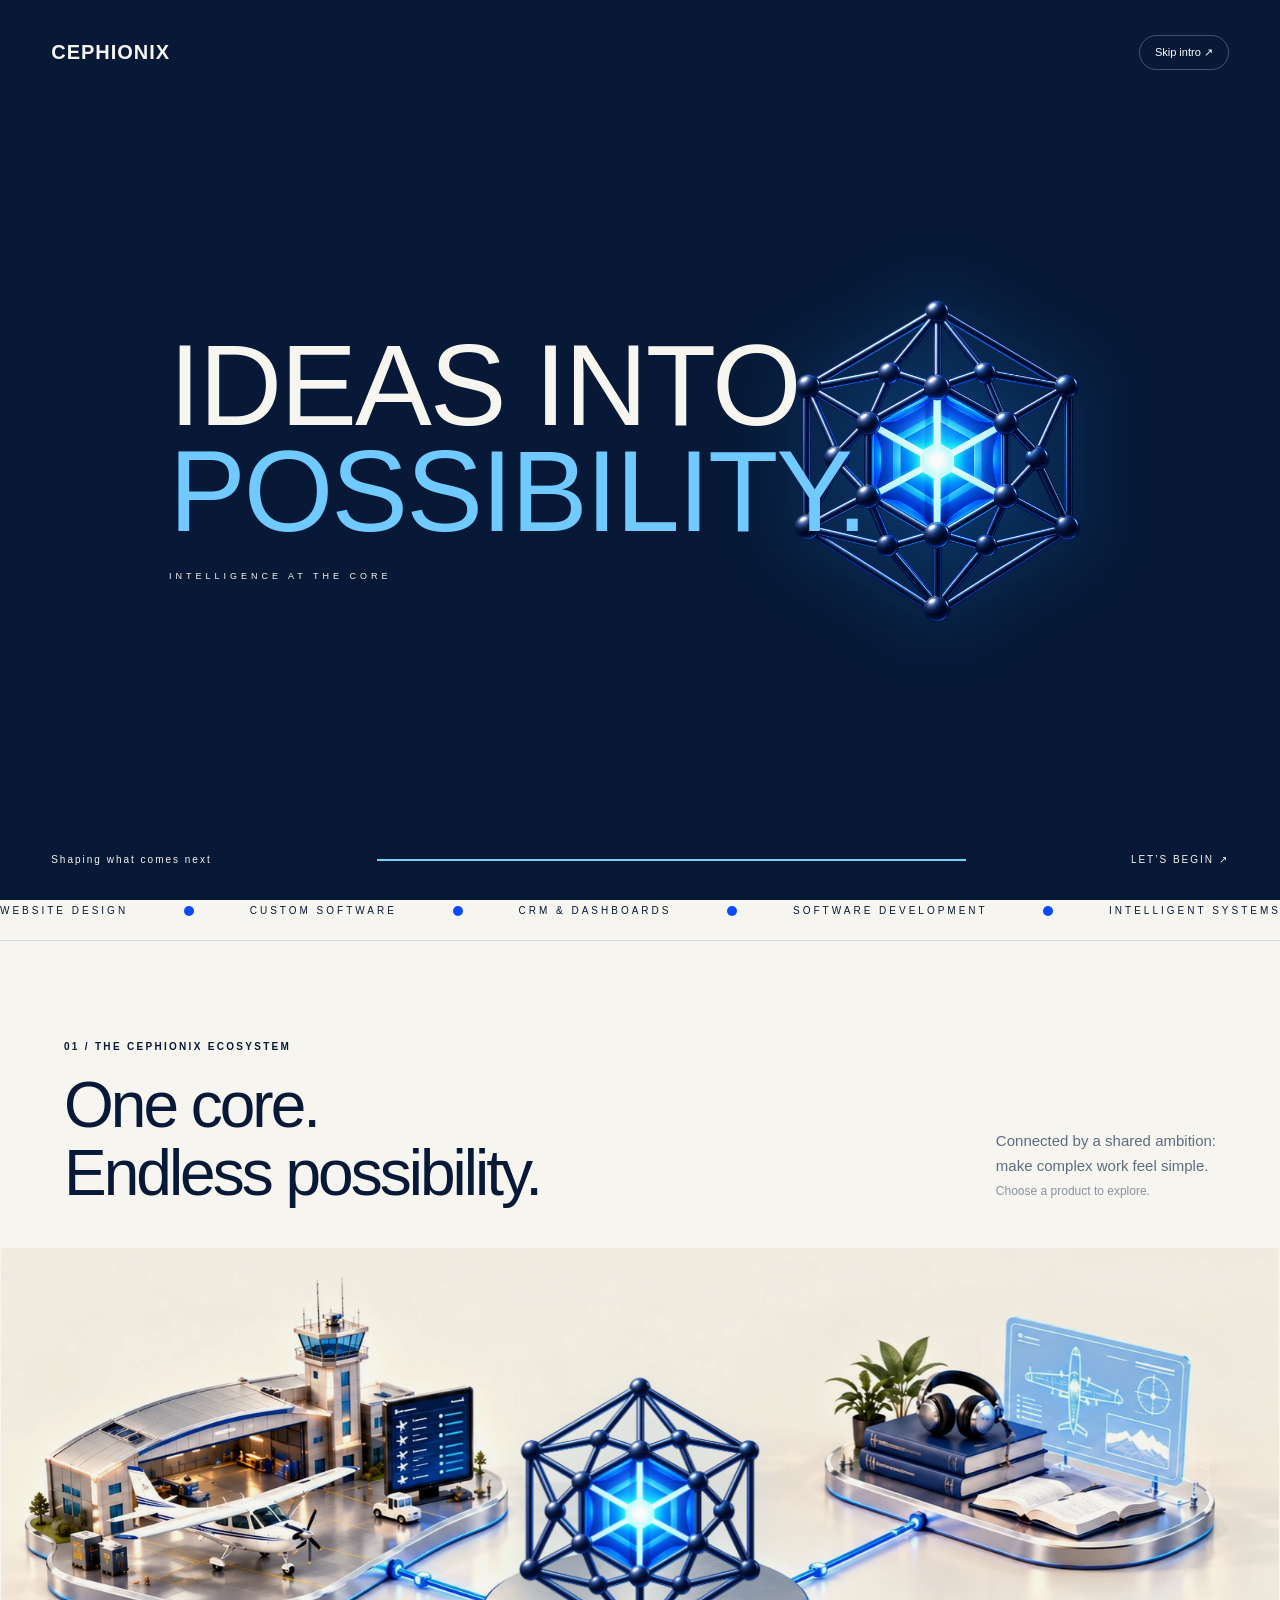
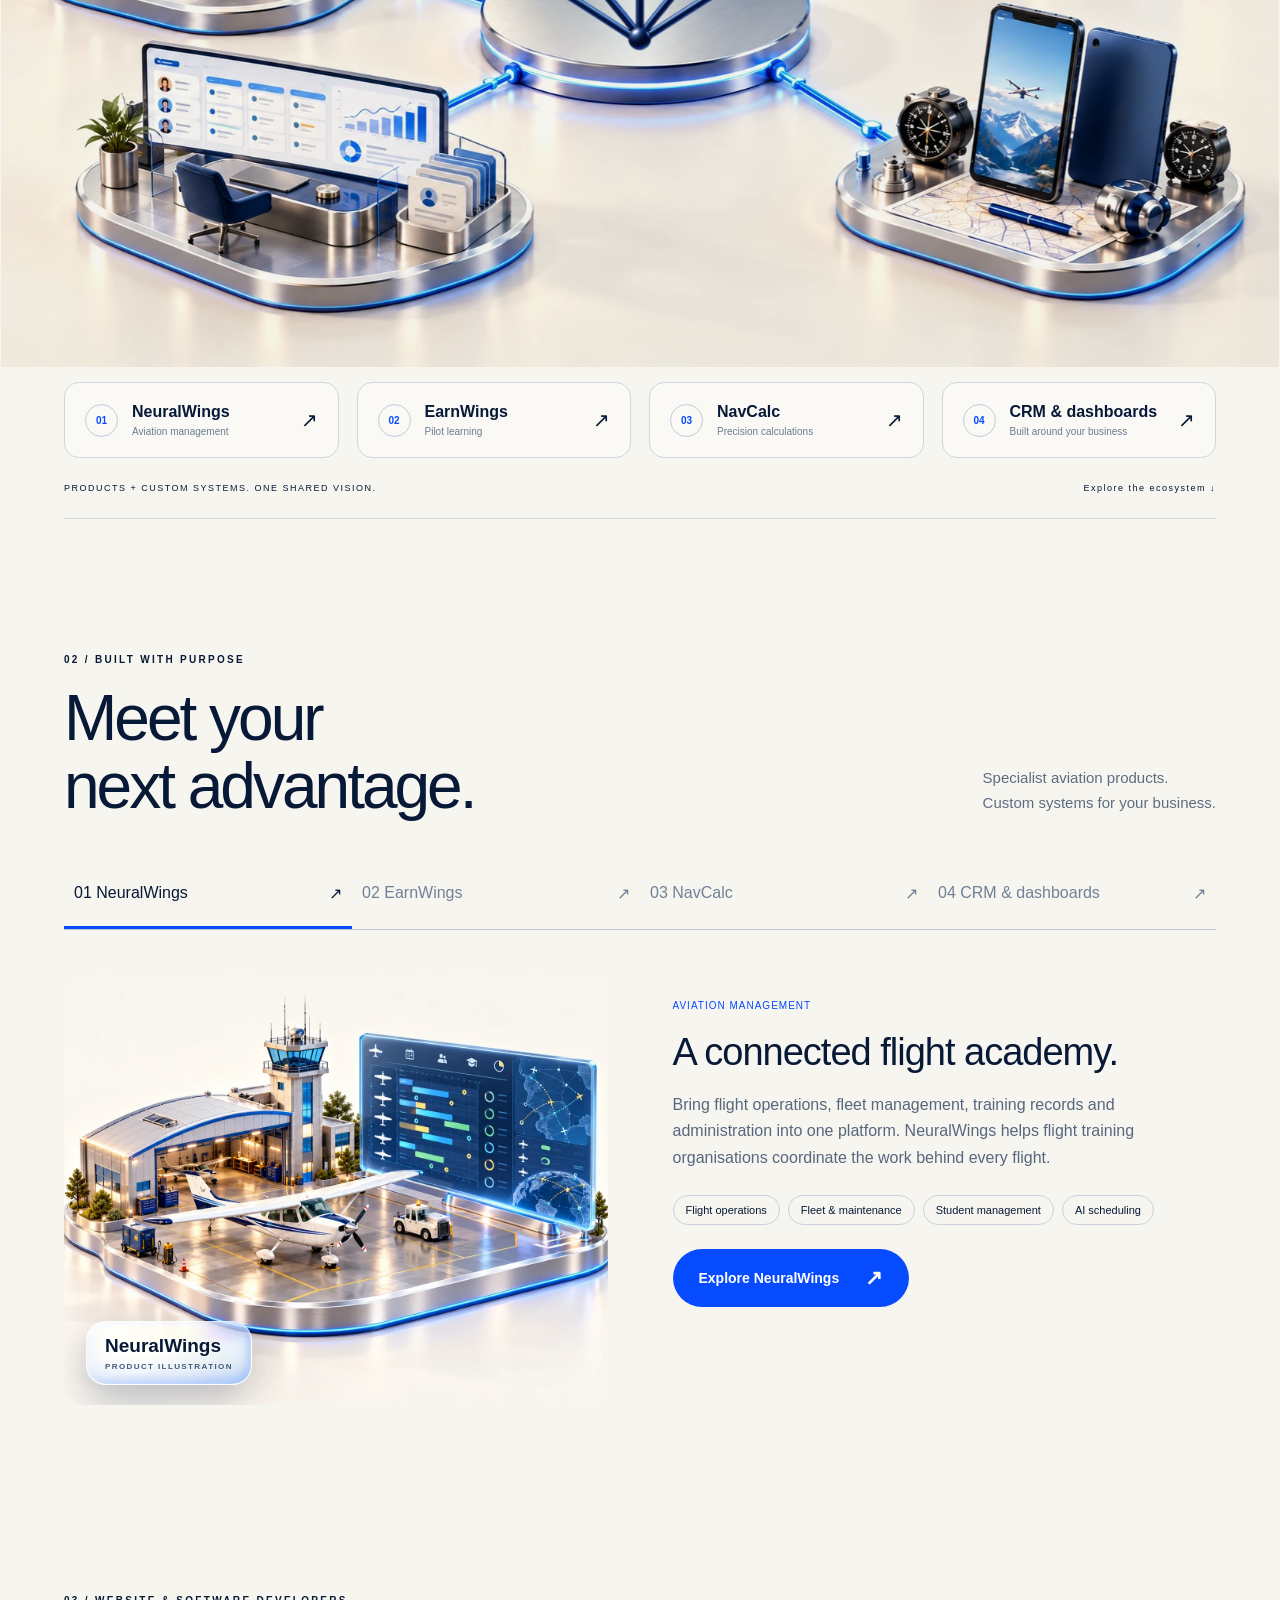
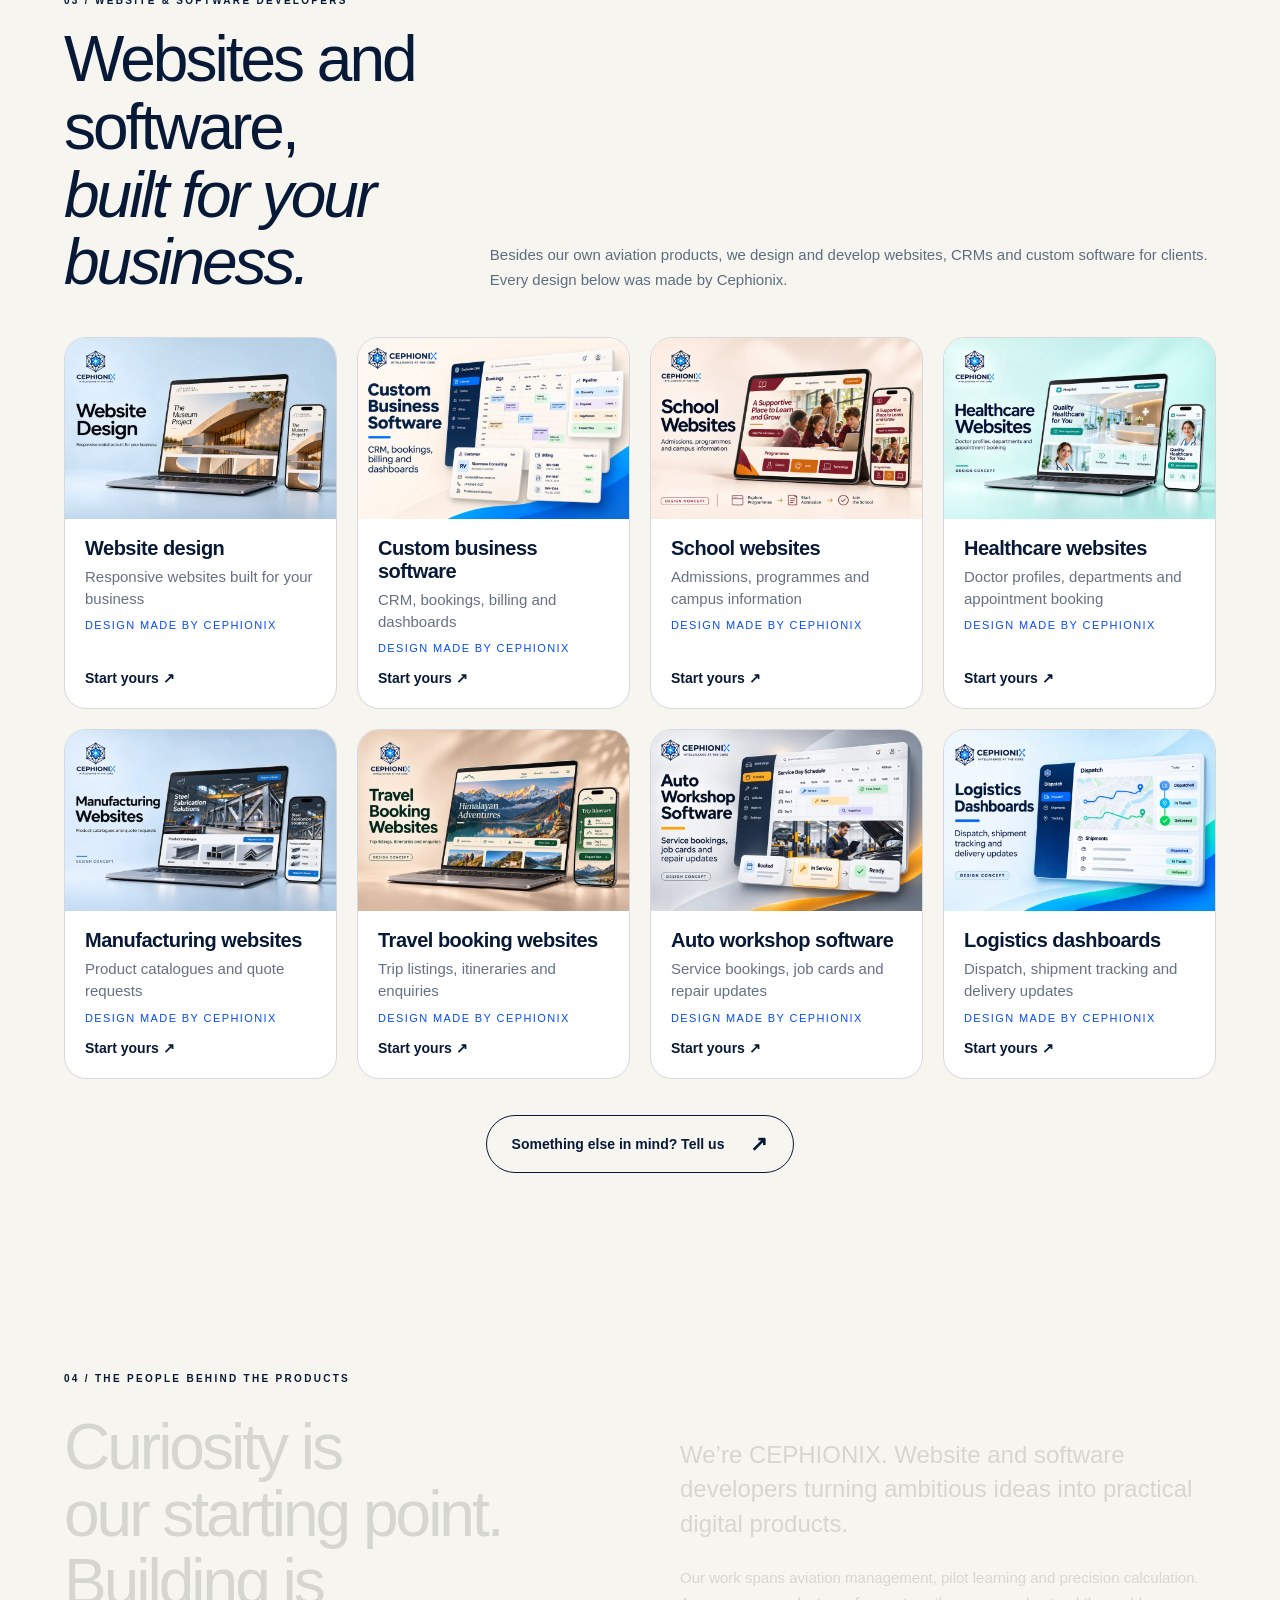
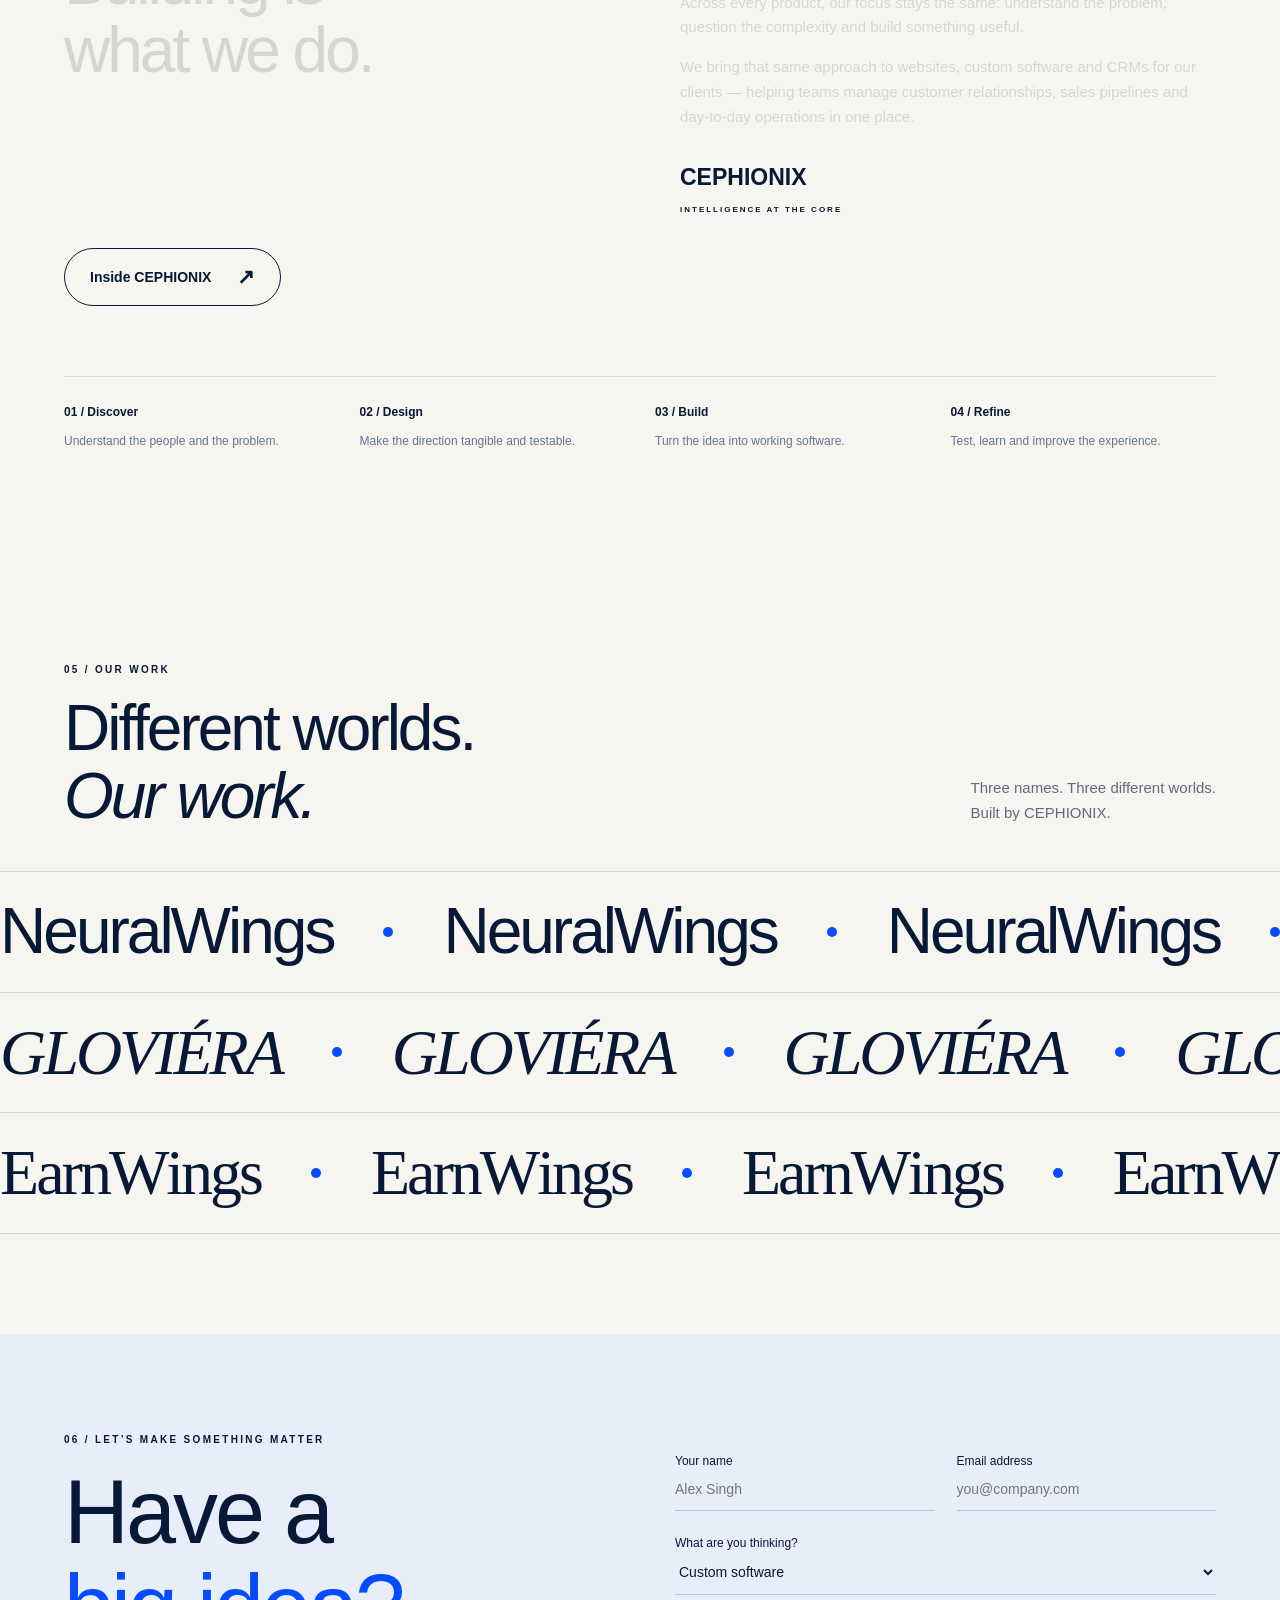
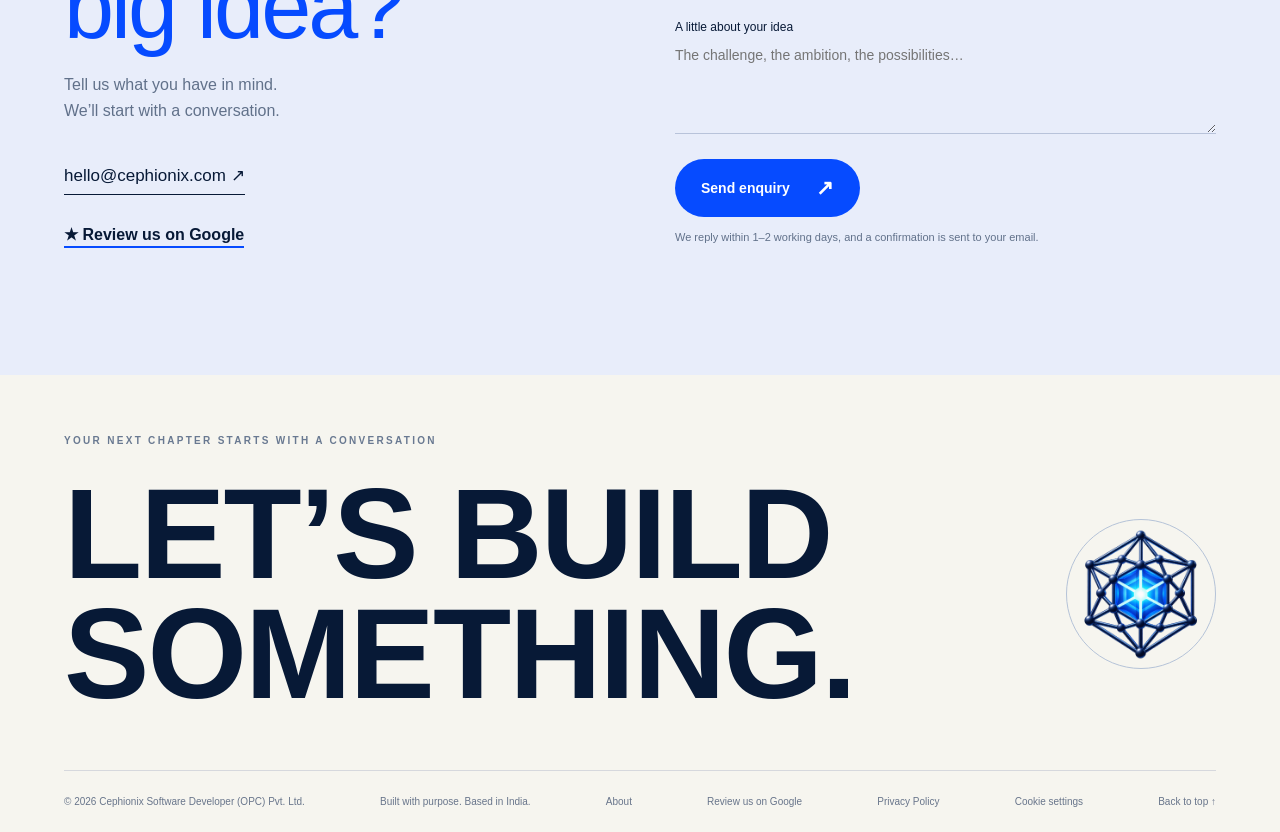
==== commit 5e0f7029: "Position as website & software developers: services grid with design concepts, Google review links, " ====
--- a/index.html
+++ b/index.html
@@ -1,13 +1,13 @@
-<!doctype html><html lang="en"><head><meta http-equiv="Content-Security-Policy" content="default-src 'self'; script-src 'self' https://*.googletagmanager.com 'sha256-9SwPr+YUQ2AwG36P8xFaStLTF9ZfNKFE39sMF1y7RC4=' 'sha256-/6ffPSHn5IrcujAqgUWkuLjjjGQif6m3mM/5sP1SMi4=' 'sha256-KYzLAgYgJRE6Wuvn6bLvG4yOc70H5SsYEq6PU/isffk='; style-src 'self' 'unsafe-inline' https://fonts.googleapis.com; font-src 'self' https://fonts.gstatic.com; img-src 'self' data: https://*.googletagmanager.com https://*.google-analytics.com https://*.analytics.google.com https://*.g.doubleclick.net; connect-src 'self' https://script.google.com https://script.googleusercontent.com https://*.googletagmanager.com https://*.google-analytics.com https://*.analytics.google.com https://*.g.doubleclick.net; object-src 'none'; base-uri 'self'; form-action 'self'; frame-src 'none'; upgrade-insecure-requests"><!-- © 2026 Cephionix Software Developer (OPC) Pvt. Ltd. All rights reserved. Proprietary: no copying, hosting or reuse without written permission. hello@cephionix.com --><script>try{if(sessionStorage.getItem('cx-seen')){window.__skipIntro=1}else{sessionStorage.setItem('cx-seen','1')}}catch(e){}if(window.top!==window.self){document.documentElement.style.display='none';try{window.top.location.replace(window.self.location.href)}catch(e){}}</script><!-- Google tag (gtag.js) --><script async src="https://www.googletagmanager.com/gtag/js?id=G-193C8EX78L"></script><script>window.dataLayer=window.dataLayer||[];function gtag(){dataLayer.push(arguments);}gtag('js',new Date());gtag('consent','default',{analytics_storage:'denied',ad_storage:'denied',ad_user_data:'denied',ad_personalization:'denied',wait_for_update:500});try{if(localStorage.getItem('cx-consent')==='granted')gtag('consent','update',{analytics_storage:'granted'})}catch(e){}gtag('config','G-193C8EX78L');</script><meta charset="UTF-8"><meta name="copyright" content="© 2026 Cephionix Software Developer (OPC) Pvt. Ltd. All rights reserved."><meta name="author" content="Cephionix"><meta name="viewport" content="width=device-width,initial-scale=1"><meta name="description" content="CEPHIONIX builds intelligent software, aviation platforms and digital products. Explore NeuralWings, EarnWings and NavCalc."><meta name="theme-color" content="#f6f5ef"><title>CEPHIONIX — Intelligence at the core</title><link rel="stylesheet" href="style.css?v=20261025x"><link rel="icon" href="/favicon.ico?v=2" sizes="any"><link rel="icon" type="image/png" sizes="48x48" href="/assets/favicon-48.png?v=2"><link rel="icon" type="image/png" sizes="32x32" href="/assets/favicon-32.png?v=2"><link rel="icon" type="image/png" sizes="16x16" href="/assets/favicon-16.png?v=2"><link rel="apple-touch-icon" href="/apple-touch-icon.png?v=2"><link rel="canonical" href="https://www.cephionix.com/"><meta name="robots" content="index,follow"><meta property="og:type" content="website"><meta property="og:site_name" content="CEPHIONIX"><meta property="og:title" content="CEPHIONIX — Intelligence at the core"><meta property="og:description" content="CEPHIONIX builds intelligent software, aviation platforms and digital products. Explore NeuralWings, EarnWings and NavCalc."><meta property="og:url" content="https://www.cephionix.com/"><meta property="og:image" content="https://www.cephionix.com/assets/og-image.jpg"><meta property="og:image:width" content="1200"><meta property="og:image:height" content="630"><meta name="twitter:card" content="summary_large_image"><meta name="twitter:image" content="https://www.cephionix.com/assets/og-image.jpg"></head><body><script>if(window.__skipIntro){document.documentElement.classList.add("intro-ready")}else{document.documentElement.classList.add("intro-pending");setTimeout(()=>{document.documentElement.classList.remove("intro-pending");document.documentElement.classList.add("intro-ready")},7000)}</script><div class="opening" id="opening" aria-label="Welcome to Cephionix"><div class="opening-content"><div class="opening-top"><span>CEPHIONIX</span><button id="skip-intro">Skip intro <ar-g>↗</ar-g><svg class="ar" viewBox="0 0 24 24" aria-hidden="true" focusable="false"><path d="M2 22 22 2M11 2.2H22V13"/></svg></button></div><div class="opening-center"><div class="opening-orbit"><img src="assets/core-polished.webp" alt=""></div><div class="opening-type">IDEAS INTO<br><em>POSSIBILITY.</em></div><p>INTELLIGENCE AT THE CORE</p></div><div class="opening-bottom"><span id="opening-status">Connecting ideas</span><div class="opening-track"><i></i></div><span>LET’S BEGIN <ar-g>↗</ar-g><svg class="ar" viewBox="0 0 24 24" aria-hidden="true" focusable="false"><path d="M2 22 22 2M11 2.2H22V13"/></svg></span></div></div><div class="opening-panels" aria-hidden="true"></div></div>
-<a class="skip" href="#main">Skip to content</a><header><a class="brand" href="#" aria-label="Cephionix home"><img src="assets/brand-clean.webp" alt="CEPHIONIX — Intelligence at the core"></a><nav aria-label="Main navigation"><a href="#products">Products</a><a href="#work">Our work</a><a href="/about">About</a></nav><a class="pill dark" href="#contact">Let’s talk <span><ar-g>↗</ar-g><svg class="ar" viewBox="0 0 24 24" aria-hidden="true" focusable="false"><path d="M2 22 22 2M11 2.2H22V13"/></svg></span></a></header>
-<main id="main"><section class="hero"><div class="hero-copy"><a class="eyebrow sticker" href="#ecosystem" aria-label="Explore the intelligence at our core"><span>INTELLIGENCE AT THE CORE</span><b aria-hidden="true"></b></a><h1 aria-label="Big ideas. Intelligent software."><span class="headline-line"><span class="hero-letter-line" style="--line-delay:0.4s"><span class="hero-motion-letter" style="--letter:0">B</span><span class="hero-motion-letter" style="--letter:1">I</span><span class="hero-motion-letter" style="--letter:2">G</span><span class="hero-motion-letter" style="--letter:3">&nbsp;</span><span class="hero-motion-letter" style="--letter:4">I</span><span class="hero-motion-letter" style="--letter:5">D</span><span class="hero-motion-letter" style="--letter:6">E</span><span class="hero-motion-letter" style="--letter:7">A</span><span class="hero-motion-letter" style="--letter:8">S</span><span class="hero-motion-letter" style="--letter:9">.</span></span></span><span class="headline-line"><em>INTELLIGENT</em></span><span class="headline-line"><span class="hero-letter-line" style="--line-delay:0.8s"><span class="hero-motion-letter" style="--letter:0">S</span><span class="hero-motion-letter" style="--letter:1">O</span><span class="hero-motion-letter" style="--letter:2">F</span><span class="hero-motion-letter" style="--letter:3">T</span><span class="hero-motion-letter" style="--letter:4">W</span><span class="hero-motion-letter" style="--letter:5">A</span><span class="hero-motion-letter" style="--letter:6">R</span><span class="hero-motion-letter" style="--letter:7">E</span><span class="hero-motion-letter" style="--letter:8">.</span></span></span></h1><p>From aviation platforms to your next big idea.<br>We build software that moves you forward.</p><div class="actions"><a class="pill blue" href="#products">Explore our products <span><ar-g>↗</ar-g><svg class="ar" viewBox="0 0 24 24" aria-hidden="true" focusable="false"><path d="M2 22 22 2M11 2.2H22V13"/></svg></span></a><a class="pill outline" href="#contact">Start a project</a></div><div class="hero-foot"><span class="dot"></span> Independent thinking. Real-world impact.</div></div>
+<!doctype html><html lang="en"><head><meta http-equiv="Content-Security-Policy" content="default-src 'self'; script-src 'self' https://*.googletagmanager.com 'sha256-9SwPr+YUQ2AwG36P8xFaStLTF9ZfNKFE39sMF1y7RC4=' 'sha256-/6ffPSHn5IrcujAqgUWkuLjjjGQif6m3mM/5sP1SMi4=' 'sha256-KYzLAgYgJRE6Wuvn6bLvG4yOc70H5SsYEq6PU/isffk='; style-src 'self' 'unsafe-inline' https://fonts.googleapis.com; font-src 'self' https://fonts.gstatic.com; img-src 'self' data: https://*.googletagmanager.com https://*.google-analytics.com https://*.analytics.google.com https://*.g.doubleclick.net; connect-src 'self' https://script.google.com https://script.googleusercontent.com https://*.googletagmanager.com https://*.google-analytics.com https://*.analytics.google.com https://*.g.doubleclick.net; object-src 'none'; base-uri 'self'; form-action 'self'; frame-src 'none'; upgrade-insecure-requests"><!-- © 2026 Cephionix Software Developer (OPC) Pvt. Ltd. All rights reserved. Proprietary: no copying, hosting or reuse without written permission. hello@cephionix.com --><script>try{if(sessionStorage.getItem('cx-seen')){window.__skipIntro=1}else{sessionStorage.setItem('cx-seen','1')}}catch(e){}if(window.top!==window.self){document.documentElement.style.display='none';try{window.top.location.replace(window.self.location.href)}catch(e){}}</script><!-- Google tag (gtag.js) --><script async src="https://www.googletagmanager.com/gtag/js?id=G-193C8EX78L"></script><script>window.dataLayer=window.dataLayer||[];function gtag(){dataLayer.push(arguments);}gtag('js',new Date());gtag('consent','default',{analytics_storage:'denied',ad_storage:'denied',ad_user_data:'denied',ad_personalization:'denied',wait_for_update:500});try{if(localStorage.getItem('cx-consent')==='granted')gtag('consent','update',{analytics_storage:'granted'})}catch(e){}gtag('config','G-193C8EX78L');</script><meta charset="UTF-8"><meta name="copyright" content="© 2026 Cephionix Software Developer (OPC) Pvt. Ltd. All rights reserved."><meta name="author" content="Cephionix"><meta name="viewport" content="width=device-width,initial-scale=1"><meta name="description" content="CEPHIONIX is a website and software developer in India. We design websites, CRMs and custom software, and build aviation platforms NeuralWings, EarnWings and NavCalc."><meta name="theme-color" content="#f6f5ef"><title>CEPHIONIX — Website &amp; Software Developers | Intelligence at the core</title><link rel="stylesheet" href="style.css?v=20261117b"><link rel="icon" href="/favicon.ico?v=2" sizes="any"><link rel="icon" type="image/png" sizes="48x48" href="/assets/favicon-48.png?v=2"><link rel="icon" type="image/png" sizes="32x32" href="/assets/favicon-32.png?v=2"><link rel="icon" type="image/png" sizes="16x16" href="/assets/favicon-16.png?v=2"><link rel="apple-touch-icon" href="/apple-touch-icon.png?v=2"><link rel="canonical" href="https://www.cephionix.com/"><meta name="robots" content="index,follow"><meta property="og:type" content="website"><meta property="og:site_name" content="CEPHIONIX"><meta property="og:title" content="CEPHIONIX — Intelligence at the core"><meta property="og:description" content="CEPHIONIX is a website and software developer in India. We design websites, CRMs and custom software, and build aviation platforms NeuralWings, EarnWings and NavCalc."><meta property="og:url" content="https://www.cephionix.com/"><meta property="og:image" content="https://www.cephionix.com/assets/og-image.jpg"><meta property="og:image:width" content="1200"><meta property="og:image:height" content="630"><meta name="twitter:card" content="summary_large_image"><meta name="twitter:image" content="https://www.cephionix.com/assets/og-image.jpg"><script type="application/ld+json">{"@context": "https://schema.org", "@type": "ProfessionalService", "name": "Cephionix Software Developer (OPC) Pvt. Ltd.", "alternateName": "CEPHIONIX", "url": "https://www.cephionix.com/", "logo": "https://www.cephionix.com/assets/icon-512.png", "email": "hello@cephionix.com", "areaServed": "IN", "description": "CEPHIONIX is a website and software developer in India. We design websites, CRMs and custom software, and build aviation platforms NeuralWings, EarnWings and NavCalc.", "knowsAbout": ["Website design", "Custom software development", "CRM development", "Business dashboards", "Aviation software"], "hasOfferCatalog": {"@type": "OfferCatalog", "name": "Services", "itemListElement": [{"@type": "Offer", "itemOffered": {"@type": "Service", "name": "Website design"}}, {"@type": "Offer", "itemOffered": {"@type": "Service", "name": "Custom business software"}}, {"@type": "Offer", "itemOffered": {"@type": "Service", "name": "School websites"}}, {"@type": "Offer", "itemOffered": {"@type": "Service", "name": "Healthcare websites"}}, {"@type": "Offer", "itemOffered": {"@type": "Service", "name": "Manufacturing websites"}}, {"@type": "Offer", "itemOffered": {"@type": "Service", "name": "Travel booking websites"}}, {"@type": "Offer", "itemOffered": {"@type": "Service", "name": "Auto workshop software"}}, {"@type": "Offer", "itemOffered": {"@type": "Service", "name": "Logistics dashboards"}}]}}</script></head><body><script>if(window.__skipIntro){document.documentElement.classList.add("intro-ready")}else{document.documentElement.classList.add("intro-pending");setTimeout(()=>{document.documentElement.classList.remove("intro-pending");document.documentElement.classList.add("intro-ready")},7000)}</script><div class="opening" id="opening" aria-label="Welcome to Cephionix"><div class="opening-content"><div class="opening-top"><span>CEPHIONIX</span><button id="skip-intro">Skip intro <ar-g>↗</ar-g><svg class="ar" viewBox="0 0 24 24" aria-hidden="true" focusable="false"><path d="M2 22 22 2M11 2.2H22V13"/></svg></button></div><div class="opening-center"><div class="opening-orbit"><img src="assets/core-polished.webp" alt=""></div><div class="opening-type">IDEAS INTO<br><em>POSSIBILITY.</em></div><p>INTELLIGENCE AT THE CORE</p></div><div class="opening-bottom"><span id="opening-status">Connecting ideas</span><div class="opening-track"><i></i></div><span>LET’S BEGIN <ar-g>↗</ar-g><svg class="ar" viewBox="0 0 24 24" aria-hidden="true" focusable="false"><path d="M2 22 22 2M11 2.2H22V13"/></svg></span></div></div><div class="opening-panels" aria-hidden="true"></div></div>
+<a class="skip" href="#main">Skip to content</a><header><a class="brand" href="#" aria-label="Cephionix home"><img src="assets/brand-clean.webp" alt="CEPHIONIX — Intelligence at the core"></a><nav aria-label="Main navigation"><a href="#expertise">Services</a><a href="#products">Products</a><a href="#work">Our work</a><a href="/about">About</a></nav><a class="pill dark" href="#contact">Let’s talk <span><ar-g>↗</ar-g><svg class="ar" viewBox="0 0 24 24" aria-hidden="true" focusable="false"><path d="M2 22 22 2M11 2.2H22V13"/></svg></span></a></header>
+<main id="main"><section class="hero"><div class="hero-copy"><a class="eyebrow sticker" href="#ecosystem" aria-label="Explore the intelligence at our core"><span>INTELLIGENCE AT THE CORE</span><b aria-hidden="true"></b></a><h1 aria-label="Big ideas. Intelligent software."><span class="headline-line"><span class="hero-letter-line" style="--line-delay:0.4s"><span class="hero-motion-letter" style="--letter:0">B</span><span class="hero-motion-letter" style="--letter:1">I</span><span class="hero-motion-letter" style="--letter:2">G</span><span class="hero-motion-letter" style="--letter:3">&nbsp;</span><span class="hero-motion-letter" style="--letter:4">I</span><span class="hero-motion-letter" style="--letter:5">D</span><span class="hero-motion-letter" style="--letter:6">E</span><span class="hero-motion-letter" style="--letter:7">A</span><span class="hero-motion-letter" style="--letter:8">S</span><span class="hero-motion-letter" style="--letter:9">.</span></span></span><span class="headline-line"><em>INTELLIGENT</em></span><span class="headline-line"><span class="hero-letter-line" style="--line-delay:0.8s"><span class="hero-motion-letter" style="--letter:0">S</span><span class="hero-motion-letter" style="--letter:1">O</span><span class="hero-motion-letter" style="--letter:2">F</span><span class="hero-motion-letter" style="--letter:3">T</span><span class="hero-motion-letter" style="--letter:4">W</span><span class="hero-motion-letter" style="--letter:5">A</span><span class="hero-motion-letter" style="--letter:6">R</span><span class="hero-motion-letter" style="--letter:7">E</span><span class="hero-motion-letter" style="--letter:8">.</span></span></span></h1><p>We are website &amp; software developers — and the makers of our own aviation platforms.<br>We build digital products that move you forward.</p><div class="actions"><a class="pill blue" href="#products">Explore our products <span><ar-g>↗</ar-g><svg class="ar" viewBox="0 0 24 24" aria-hidden="true" focusable="false"><path d="M2 22 22 2M11 2.2H22V13"/></svg></span></a><a class="pill outline" href="#expertise">Websites &amp; software</a></div><div class="hero-foot"><span class="dot"></span> Independent thinking. Real-world impact.</div></div>
 <div class="reel" aria-label="Our product portfolio"><div class="reel-column"><a class="media-card art-card art-neural" href="#products" data-select="neural"><div class="card-title">NeuralWings<small>Aviation management</small></div><img class="product-art" src="assets/neural-art.webp" alt="Original NeuralWings product illustration"><div class="card-caption">Aviation, intelligently connected. <ar-g>↗</ar-g><svg class="ar" viewBox="0 0 24 24" aria-hidden="true" focusable="false"><path d="M2 22 22 2M11 2.2H22V13"/></svg></div></a><a class="media-card art-card art-navcalc" href="#products" data-select="navcalc"><div class="card-title">NavCalc<small>Coming soon</small></div><img class="product-art" src="assets/navcalc-art.webp" alt="Original NavCalc product illustration"><div class="card-caption">100+ calculations · ~25 instruments <ar-g>↗</ar-g><svg class="ar" viewBox="0 0 24 24" aria-hidden="true" focusable="false"><path d="M2 22 22 2M11 2.2H22V13"/></svg></div></a><div class="media-card code-card"><small>THE WAY WE THINK</small><strong>Complexity,<br>made clear.</strong><span>{ intelligence: "at the core" }</span></div></div><div class="reel-column second"><a class="media-card art-card art-earn" href="#products" data-select="earn"><div class="card-title">EarnWings<small>Pilot learning</small></div><img class="product-art" src="assets/earn-art.webp" alt="Original EarnWings product illustration"><div class="card-caption">Your journey to the flight deck. <ar-g>↗</ar-g><svg class="ar" viewBox="0 0 24 24" aria-hidden="true" focusable="false"><path d="M2 22 22 2M11 2.2H22V13"/></svg></div></a><a class="media-card art-detail" href="#products" data-select="navcalc"><img src="assets/navcalc-art.webp" alt="NavCalc precision instruments illustration"><span>PRECISION, REIMAGINED <ar-g>↗</ar-g><svg class="ar" viewBox="0 0 24 24" aria-hidden="true" focusable="false"><path d="M2 22 22 2M11 2.2H22V13"/></svg></span></a><div class="media-card brand-card"><img src="assets/brand.webp" alt="Cephionix intelligence core"></div></div></div><button class="motion-toggle" aria-pressed="false">Pause motion</button></section>
-<div class="ticker" aria-hidden="true"><div>SOFTWARE DEVELOPMENT <span></span> INTELLIGENT SYSTEMS <span></span> DIGITAL PRODUCTS <span></span> SOFTWARE DEVELOPMENT <span></span> INTELLIGENT SYSTEMS <span></span> DIGITAL PRODUCTS <span></span></div></div>
+<div class="ticker" aria-hidden="true"><div>WEBSITE DESIGN <span></span> CUSTOM SOFTWARE <span></span> CRM &amp; DASHBOARDS <span></span> SOFTWARE DEVELOPMENT <span></span> INTELLIGENT SYSTEMS <span></span> DIGITAL PRODUCTS <span></span> WEBSITE DESIGN <span></span> CUSTOM SOFTWARE <span></span> CRM &amp; DASHBOARDS <span></span> SOFTWARE DEVELOPMENT <span></span> INTELLIGENT SYSTEMS <span></span> DIGITAL PRODUCTS <span></span> </div></div>
 <section class="ecosystem section" id="ecosystem"><div class="section-heading"><div><div class="eyebrow">01 / THE CEPHIONIX ECOSYSTEM</div><h2>One core.<br>Endless possibility.</h2></div><p>Connected by a shared ambition:<br>make complex work feel simple.<br><span class="muted">Choose a product to explore.</span></p></div><div class="world"><img class="world-bg" src="assets/ecosystem-unified.webp" alt="One connected miniature ecosystem: NeuralWings, EarnWings, NavCalc and custom CRM dashboards"><div class="core-sculpture"><img src="assets/core-polished.webp" alt="CEPHIONIX geometric intelligence core"></div><button class="zone zone-neural" data-select="neural" aria-label="Explore NeuralWings"><img src="assets/ecosystem-unified.webp" alt="" aria-hidden="true"></button><span class="zone-tag tag-neural" aria-hidden="true">NeuralWings<small>Aviation management</small></span><button class="zone zone-earn" data-select="earn" aria-label="Explore EarnWings"><img src="assets/ecosystem-unified.webp" alt="" aria-hidden="true"></button><span class="zone-tag tag-earn" aria-hidden="true">EarnWings<small>Pilot learning</small></span><button class="zone zone-navcalc" data-select="navcalc" aria-label="Explore NavCalc"><img src="assets/ecosystem-unified.webp" alt="" aria-hidden="true"></button><span class="zone-tag tag-navcalc" aria-hidden="true">NavCalc<small>Precision calculations</small></span><button class="zone zone-crm" data-select="crm" aria-label="Explore CRM and dashboards"><img src="assets/ecosystem-unified.webp" alt="" aria-hidden="true"></button><span class="zone-tag tag-crm" aria-hidden="true">CRM &amp; dashboards<small>Built around your business</small></span></div><div class="ecosystem-links"><button data-select="neural"><b>01</b><span>NeuralWings<small>Aviation management</small></span><i><ar-g>↗</ar-g><svg class="ar" viewBox="0 0 24 24" aria-hidden="true" focusable="false"><path d="M2 22 22 2M11 2.2H22V13"/></svg></i></button><button data-select="earn"><b>02</b><span>EarnWings<small>Pilot learning</small></span><i><ar-g>↗</ar-g><svg class="ar" viewBox="0 0 24 24" aria-hidden="true" focusable="false"><path d="M2 22 22 2M11 2.2H22V13"/></svg></i></button><button data-select="navcalc"><b>03</b><span>NavCalc<small>Precision calculations</small></span><i><ar-g>↗</ar-g><svg class="ar" viewBox="0 0 24 24" aria-hidden="true" focusable="false"><path d="M2 22 22 2M11 2.2H22V13"/></svg></i></button><button data-select="crm"><b>04</b><span>CRM & dashboards<small>Built around your business</small></span><i><ar-g>↗</ar-g><svg class="ar" viewBox="0 0 24 24" aria-hidden="true" focusable="false"><path d="M2 22 22 2M11 2.2H22V13"/></svg></i></button></div><div class="world-note"><span>PRODUCTS + CUSTOM SYSTEMS. ONE SHARED VISION.</span><span>Explore the ecosystem <ar-g>↓</ar-g><svg class="ar" viewBox="0 0 24 24" aria-hidden="true" focusable="false"><path d="M12 2V22M5.5 15.5 12 22 18.5 15.5"/></svg></span></div></section>
 <section class="products section" id="products"><div class="section-heading"><div><div class="eyebrow">02 / BUILT WITH PURPOSE</div><h2>Meet your<br>next advantage.</h2></div><p>Specialist aviation products.<br>Custom systems for your business.</p></div><div class="tabs" role="tablist" aria-label="Products"><button role="tab" aria-selected="true" data-product="neural">01 NeuralWings <span><ar-g>↗</ar-g><svg class="ar" viewBox="0 0 24 24" aria-hidden="true" focusable="false"><path d="M2 22 22 2M11 2.2H22V13"/></svg></span></button><button role="tab" aria-selected="false" data-product="earn">02 EarnWings <span><ar-g>↗</ar-g><svg class="ar" viewBox="0 0 24 24" aria-hidden="true" focusable="false"><path d="M2 22 22 2M11 2.2H22V13"/></svg></span></button><button role="tab" aria-selected="false" data-product="navcalc">03 NavCalc <span><ar-g>↗</ar-g><svg class="ar" viewBox="0 0 24 24" aria-hidden="true" focusable="false"><path d="M2 22 22 2M11 2.2H22V13"/></svg></span></button><button role="tab" aria-selected="false" data-product="crm">04 CRM & dashboards <span><ar-g>↗</ar-g><svg class="ar" viewBox="0 0 24 24" aria-hidden="true" focusable="false"><path d="M2 22 22 2M11 2.2H22V13"/></svg></span></button></div><div class="product-panel" role="tabpanel" id="product-panel"></div><div class="swipe-dots" aria-hidden="true"><i class="on"></i><i></i><i></i><i></i><em>Swipe to explore</em></div></section>
-<section class="expertise section" id="expertise"><div class="eyebrow">03 / YOUR IDEA. OUR NEXT CHALLENGE.</div><h2>Built for your world.<br><span>Designed to move it.</span></h2><div class="services"><article><span>01</span><h3>Custom software & CRM</h3><p>Purpose-built software and CRMs that connect your leads, customers, sales pipelines, follow-ups and everyday workflows.</p><a href="#contact" data-service="Custom software">Let’s build it <ar-g>↗</ar-g><svg class="ar" viewBox="0 0 24 24" aria-hidden="true" focusable="false"><path d="M2 22 22 2M11 2.2H22V13"/></svg></a></article><article><span>02</span><h3>Web & mobile</h3><p>Distinctive websites and useful applications, designed around the people who use them.</p><a href="#contact" data-service="Web & mobile">Make it happen <ar-g>↗</ar-g><svg class="ar" viewBox="0 0 24 24" aria-hidden="true" focusable="false"><path d="M2 22 22 2M11 2.2H22V13"/></svg></a></article><article><span>03</span><h3>Intelligent systems</h3><p>Automation, calculation engines and decision-support tools for demanding problems.</p><a href="#contact" data-service="Intelligent systems">Explore the idea <ar-g>↗</ar-g><svg class="ar" viewBox="0 0 24 24" aria-hidden="true" focusable="false"><path d="M2 22 22 2M11 2.2H22V13"/></svg></a></article></div></section>
+<section class="services-grid section" id="expertise"><div class="section-heading"><div><div class="eyebrow">03 / WEBSITE &amp; SOFTWARE DEVELOPERS</div><h2>Websites and software,<br><em>built for your business.</em></h2></div><p>Besides our own aviation products, we design and develop websites, CRMs and custom software for clients. Every design below was made by Cephionix.</p></div><div class="svc-grid"><a class="svc-card" href="#contact" data-service="Website design"><img src="assets/svc-website.webp" alt="Website design — design concept by Cephionix" width="900" height="600" loading="lazy" decoding="async"><div><h3>Website design</h3><p>Responsive websites built for your business</p><small>Design made by Cephionix</small><span class="svc-go">Start yours <ar-g>↗</ar-g><svg class="ar" viewBox="0 0 24 24" aria-hidden="true" focusable="false"><path d="M2 22 22 2M11 2.2H22V13"/></svg></span></div></a><a class="svc-card" href="#contact" data-service="Custom software"><img src="assets/svc-software.webp" alt="Custom business software — design concept by Cephionix" width="900" height="600" loading="lazy" decoding="async"><div><h3>Custom business software</h3><p>CRM, bookings, billing and dashboards</p><small>Design made by Cephionix</small><span class="svc-go">Start yours <ar-g>↗</ar-g><svg class="ar" viewBox="0 0 24 24" aria-hidden="true" focusable="false"><path d="M2 22 22 2M11 2.2H22V13"/></svg></span></div></a><a class="svc-card" href="#contact" data-service="School website"><img src="assets/svc-school.webp" alt="School websites — design concept by Cephionix" width="900" height="600" loading="lazy" decoding="async"><div><h3>School websites</h3><p>Admissions, programmes and campus information</p><small>Design made by Cephionix</small><span class="svc-go">Start yours <ar-g>↗</ar-g><svg class="ar" viewBox="0 0 24 24" aria-hidden="true" focusable="false"><path d="M2 22 22 2M11 2.2H22V13"/></svg></span></div></a><a class="svc-card" href="#contact" data-service="Healthcare website"><img src="assets/svc-health.webp" alt="Healthcare websites — design concept by Cephionix" width="900" height="600" loading="lazy" decoding="async"><div><h3>Healthcare websites</h3><p>Doctor profiles, departments and appointment booking</p><small>Design made by Cephionix</small><span class="svc-go">Start yours <ar-g>↗</ar-g><svg class="ar" viewBox="0 0 24 24" aria-hidden="true" focusable="false"><path d="M2 22 22 2M11 2.2H22V13"/></svg></span></div></a><a class="svc-card" href="#contact" data-service="Manufacturing website"><img src="assets/svc-manufacturing.webp" alt="Manufacturing websites — design concept by Cephionix" width="900" height="600" loading="lazy" decoding="async"><div><h3>Manufacturing websites</h3><p>Product catalogues and quote requests</p><small>Design made by Cephionix</small><span class="svc-go">Start yours <ar-g>↗</ar-g><svg class="ar" viewBox="0 0 24 24" aria-hidden="true" focusable="false"><path d="M2 22 22 2M11 2.2H22V13"/></svg></span></div></a><a class="svc-card" href="#contact" data-service="Travel website"><img src="assets/svc-travel.webp" alt="Travel booking websites — design concept by Cephionix" width="900" height="600" loading="lazy" decoding="async"><div><h3>Travel booking websites</h3><p>Trip listings, itineraries and enquiries</p><small>Design made by Cephionix</small><span class="svc-go">Start yours <ar-g>↗</ar-g><svg class="ar" viewBox="0 0 24 24" aria-hidden="true" focusable="false"><path d="M2 22 22 2M11 2.2H22V13"/></svg></span></div></a><a class="svc-card" href="#contact" data-service="Auto workshop software"><img src="assets/svc-auto.webp" alt="Auto workshop software — design concept by Cephionix" width="900" height="600" loading="lazy" decoding="async"><div><h3>Auto workshop software</h3><p>Service bookings, job cards and repair updates</p><small>Design made by Cephionix</small><span class="svc-go">Start yours <ar-g>↗</ar-g><svg class="ar" viewBox="0 0 24 24" aria-hidden="true" focusable="false"><path d="M2 22 22 2M11 2.2H22V13"/></svg></span></div></a><a class="svc-card" href="#contact" data-service="Logistics dashboard"><img src="assets/svc-logistics.webp" alt="Logistics dashboards — design concept by Cephionix" width="900" height="600" loading="lazy" decoding="async"><div><h3>Logistics dashboards</h3><p>Dispatch, shipment tracking and delivery updates</p><small>Design made by Cephionix</small><span class="svc-go">Start yours <ar-g>↗</ar-g><svg class="ar" viewBox="0 0 24 24" aria-hidden="true" focusable="false"><path d="M2 22 22 2M11 2.2H22V13"/></svg></span></div></a></div><div class="svc-more"><a class="pill outline" href="#contact" data-service="Custom software">Something else in mind? Tell us <span><ar-g>↗</ar-g><svg class="ar" viewBox="0 0 24 24" aria-hidden="true" focusable="false"><path d="M2 22 22 2M11 2.2H22V13"/></svg></span></a></div></section>
 
-<section class="company section" id="company"><div class="eyebrow">04 / THE PEOPLE BEHIND THE PRODUCTS</div><div class="about-grid"><h2>Curiosity is<br>our starting point.<br><em>Building is<br>what we do.</em></h2><div><p class="large">We’re CEPHIONIX. A software company turning ambitious ideas into practical digital products.</p><p>Our work spans aviation management, pilot learning and precision calculation. Across every product, our focus stays the same: understand the problem, question the complexity and build something useful.</p><p>We bring that same approach to custom software and CRMs for our clients — helping teams manage customer relationships, sales pipelines and day-to-day operations in one place.</p><div class="about-signature">CEPHIONIX<br><small>INTELLIGENCE AT THE CORE</small></div></div></div><a class="pill outline about-discover" href="/about">Inside CEPHIONIX <span><ar-g>↗</ar-g><svg class="ar" viewBox="0 0 24 24" aria-hidden="true" focusable="false"><path d="M2 22 22 2M11 2.2H22V13"/></svg></span></a><div class="process"><div><b>01 / Discover</b><p>Understand the people and the problem.</p></div><div><b>02 / Design</b><p>Make the direction tangible and testable.</p></div><div><b>03 / Build</b><p>Turn the idea into working software.</p></div><div><b>04 / Refine</b><p>Test, learn and improve the experience.</p></div></div></section>
-<section class="section selected-work" id="work"><div class="section-heading"><div><div class="eyebrow">05 / OUR WORK</div><h2>Different worlds.<br><em>Our work.</em></h2></div><p>Four names. Four different worlds.<br>Built by CEPHIONIX.</p></div><div class="project-name-wall"><a class="project-name-row name-style-0" href="https://neuralwings.org/" target="_blank" rel="noopener noreferrer" aria-label="Visit NeuralWings website"><span class="name-reveal"><span class="name-marquee" aria-hidden="true"><span class="name-unit"><span><span class="name-letter" style="--letter:0">N</span><span class="name-letter" style="--letter:1">e</span><span class="name-letter" style="--letter:2">u</span><span class="name-letter" style="--letter:3">r</span><span class="name-letter" style="--letter:4">a</span><span class="name-letter" style="--letter:5">l</span><span class="name-letter" style="--letter:6">W</span><span class="name-letter" style="--letter:7">i</span><span class="name-letter" style="--letter:8">n</span><span class="name-letter" style="--letter:9">g</span><span class="name-letter" style="--letter:10">s</span></span><i aria-hidden="true"></i></span><span class="name-unit"><span><span class="name-letter" style="--letter:0">N</span><span class="name-letter" style="--letter:1">e</span><span class="name-letter" style="--letter:2">u</span><span class="name-letter" style="--letter:3">r</span><span class="name-letter" style="--letter:4">a</span><span class="name-letter" style="--letter:5">l</span><span class="name-letter" style="--letter:6">W</span><span class="name-letter" style="--letter:7">i</span><span class="name-letter" style="--letter:8">n</span><span class="name-letter" style="--letter:9">g</span><span class="name-letter" style="--letter:10">s</span></span><i aria-hidden="true"></i></span><span class="name-unit"><span><span class="name-letter" style="--letter:0">N</span><span class="name-letter" style="--letter:1">e</span><span class="name-letter" style="--letter:2">u</span><span class="name-letter" style="--letter:3">r</span><span class="name-letter" style="--letter:4">a</span><span class="name-letter" style="--letter:5">l</span><span class="name-letter" style="--letter:6">W</span><span class="name-letter" style="--letter:7">i</span><span class="name-letter" style="--letter:8">n</span><span class="name-letter" style="--letter:9">g</span><span class="name-letter" style="--letter:10">s</span></span><i aria-hidden="true"></i></span><span class="name-unit"><span><span class="name-letter" style="--letter:0">N</span><span class="name-letter" style="--letter:1">e</span><span class="name-letter" style="--letter:2">u</span><span class="name-letter" style="--letter:3">r</span><span class="name-letter" style="--letter:4">a</span><span class="name-letter" style="--letter:5">l</span><span class="name-letter" style="--letter:6">W</span><span class="name-letter" style="--letter:7">i</span><span class="name-letter" style="--letter:8">n</span><span class="name-letter" style="--letter:9">g</span><span class="name-letter" style="--letter:10">s</span></span><i aria-hidden="true"></i></span></span></span><span class="name-visit-arrow" aria-hidden="true"><ar-g>↗</ar-g><svg class="ar" viewBox="0 0 24 24" aria-hidden="true" focusable="false"><path d="M2 22 22 2M11 2.2H22V13"/></svg></span></a><a class="project-name-row name-style-1" href="https://www.gloviera.com/" target="_blank" rel="noopener noreferrer" aria-label="Visit GLOVIÉRA website"><span class="name-reveal"><span class="name-marquee" aria-hidden="true"><span class="name-unit"><span><span class="name-letter" style="--letter:0">G</span><span class="name-letter" style="--letter:1">L</span><span class="name-letter" style="--letter:2">O</span><span class="name-letter" style="--letter:3">V</span><span class="name-letter" style="--letter:4">I</span><span class="name-letter" style="--letter:5">É</span><span class="name-letter" style="--letter:6">R</span><span class="name-letter" style="--letter:7">A</span></span><i aria-hidden="true"></i></span><span class="name-unit"><span><span class="name-letter" style="--letter:0">G</span><span class="name-letter" style="--letter:1">L</span><span class="name-letter" style="--letter:2">O</span><span class="name-letter" style="--letter:3">V</span><span class="name-letter" style="--letter:4">I</span><span class="name-letter" style="--letter:5">É</span><span class="name-letter" style="--letter:6">R</span><span class="name-letter" style="--letter:7">A</span></span><i aria-hidden="true"></i></span><span class="name-unit"><span><span class="name-letter" style="--letter:0">G</span><span class="name-letter" style="--letter:1">L</span><span class="name-letter" style="--letter:2">O</span><span class="name-letter" style="--letter:3">V</span><span class="name-letter" style="--letter:4">I</span><span class="name-letter" style="--letter:5">É</span><span class="name-letter" style="--letter:6">R</span><span class="name-letter" style="--letter:7">A</span></span><i aria-hidden="true"></i></span><span class="name-unit"><span><span class="name-letter" style="--letter:0">G</span><span class="name-letter" style="--letter:1">L</span><span class="name-letter" style="--letter:2">O</span><span class="name-letter" style="--letter:3">V</span><span class="name-letter" style="--letter:4">I</span><span class="name-letter" style="--letter:5">É</span><span class="name-letter" style="--letter:6">R</span><span class="name-letter" style="--letter:7">A</span></span><i aria-hidden="true"></i></span></span></span><span class="name-visit-arrow" aria-hidden="true"><ar-g>↗</ar-g><svg class="ar" viewBox="0 0 24 24" aria-hidden="true" focusable="false"><path d="M2 22 22 2M11 2.2H22V13"/></svg></span></a><a class="project-name-row name-style-2" href="https://www.creative-junctions.com/" target="_blank" rel="noopener noreferrer" aria-label="Visit Creative Junction website"><span class="name-reveal"><span class="name-marquee" aria-hidden="true"><span class="name-unit"><span><span class="name-letter" style="--letter:0">C</span><span class="name-letter" style="--letter:1">r</span><span class="name-letter" style="--letter:2">e</span><span class="name-letter" style="--letter:3">a</span><span class="name-letter" style="--letter:4">t</span><span class="name-letter" style="--letter:5">i</span><span class="name-letter" style="--letter:6">v</span><span class="name-letter" style="--letter:7">e</span><span class="name-letter" style="--letter:8">&nbsp;</span><span class="name-letter" style="--letter:9">J</span><span class="name-letter" style="--letter:10">u</span><span class="name-letter" style="--letter:11">n</span><span class="name-letter" style="--letter:12">c</span><span class="name-letter" style="--letter:13">t</span><span class="name-letter" style="--letter:14">i</span><span class="name-letter" style="--letter:15">o</span><span class="name-letter" style="--letter:16">n</span></span><i aria-hidden="true"></i></span><span class="name-unit"><span><span class="name-letter" style="--letter:0">C</span><span class="name-letter" style="--letter:1">r</span><span class="name-letter" style="--letter:2">e</span><span class="name-letter" style="--letter:3">a</span><span class="name-letter" style="--letter:4">t</span><span class="name-letter" style="--letter:5">i</span><span class="name-letter" style="--letter:6">v</span><span class="name-letter" style="--letter:7">e</span><span class="name-letter" style="--letter:8">&nbsp;</span><span class="name-letter" style="--letter:9">J</span><span class="name-letter" style="--letter:10">u</span><span class="name-letter" style="--letter:11">n</span><span class="name-letter" style="--letter:12">c</span><span class="name-letter" style="--letter:13">t</span><span class="name-letter" style="--letter:14">i</span><span class="name-letter" style="--letter:15">o</span><span class="name-letter" style="--letter:16">n</span></span><i aria-hidden="true"></i></span><span class="name-unit"><span><span class="name-letter" style="--letter:0">C</span><span class="name-letter" style="--letter:1">r</span><span class="name-letter" style="--letter:2">e</span><span class="name-letter" style="--letter:3">a</span><span class="name-letter" style="--letter:4">t</span><span class="name-letter" style="--letter:5">i</span><span class="name-letter" style="--letter:6">v</span><span class="name-letter" style="--letter:7">e</span><span class="name-letter" style="--letter:8">&nbsp;</span><span class="name-letter" style="--letter:9">J</span><span class="name-letter" style="--letter:10">u</span><span class="name-letter" style="--letter:11">n</span><span class="name-letter" style="--letter:12">c</span><span class="name-letter" style="--letter:13">t</span><span class="name-letter" style="--letter:14">i</span><span class="name-letter" style="--letter:15">o</span><span class="name-letter" style="--letter:16">n</span></span><i aria-hidden="true"></i></span><span class="name-unit"><span><span class="name-letter" style="--letter:0">C</span><span class="name-letter" style="--letter:1">r</span><span class="name-letter" style="--letter:2">e</span><span class="name-letter" style="--letter:3">a</span><span class="name-letter" style="--letter:4">t</span><span class="name-letter" style="--letter:5">i</span><span class="name-letter" style="--letter:6">v</span><span class="name-letter" style="--letter:7">e</span><span class="name-letter" style="--letter:8">&nbsp;</span><span class="name-letter" style="--letter:9">J</span><span class="name-letter" style="--letter:10">u</span><span class="name-letter" style="--letter:11">n</span><span class="name-letter" style="--letter:12">c</span><span class="name-letter" style="--letter:13">t</span><span class="name-letter" style="--letter:14">i</span><span class="name-letter" style="--letter:15">o</span><span class="name-letter" style="--letter:16">n</span></span><i aria-hidden="true"></i></span></span></span><span class="name-visit-arrow" aria-hidden="true"><ar-g>↗</ar-g><svg class="ar" viewBox="0 0 24 24" aria-hidden="true" focusable="false"><path d="M2 22 22 2M11 2.2H22V13"/></svg></span></a><a class="project-name-row name-style-3" href="https://earnwings.org/" target="_blank" rel="noopener noreferrer" aria-label="Visit EarnWings website"><span class="name-reveal"><span class="name-marquee" aria-hidden="true"><span class="name-unit"><span><span class="name-letter" style="--letter:0">E</span><span class="name-letter" style="--letter:1">a</span><span class="name-letter" style="--letter:2">r</span><span class="name-letter" style="--letter:3">n</span><span class="name-letter" style="--letter:4">W</span><span class="name-letter" style="--letter:5">i</span><span class="name-letter" style="--letter:6">n</span><span class="name-letter" style="--letter:7">g</span><span class="name-letter" style="--letter:8">s</span></span><i aria-hidden="true"></i></span><span class="name-unit"><span><span class="name-letter" style="--letter:0">E</span><span class="name-letter" style="--letter:1">a</span><span class="name-letter" style="--letter:2">r</span><span class="name-letter" style="--letter:3">n</span><span class="name-letter" style="--letter:4">W</span><span class="name-letter" style="--letter:5">i</span><span class="name-letter" style="--letter:6">n</span><span class="name-letter" style="--letter:7">g</span><span class="name-letter" style="--letter:8">s</span></span><i aria-hidden="true"></i></span><span class="name-unit"><span><span class="name-letter" style="--letter:0">E</span><span class="name-letter" style="--letter:1">a</span><span class="name-letter" style="--letter:2">r</span><span class="name-letter" style="--letter:3">n</span><span class="name-letter" style="--letter:4">W</span><span class="name-letter" style="--letter:5">i</span><span class="name-letter" style="--letter:6">n</span><span class="name-letter" style="--letter:7">g</span><span class="name-letter" style="--letter:8">s</span></span><i aria-hidden="true"></i></span><span class="name-unit"><span><span class="name-letter" style="--letter:0">E</span><span class="name-letter" style="--letter:1">a</span><span class="name-letter" style="--letter:2">r</span><span class="name-letter" style="--letter:3">n</span><span class="name-letter" style="--letter:4">W</span><span class="name-letter" style="--letter:5">i</span><span class="name-letter" style="--letter:6">n</span><span class="name-letter" style="--letter:7">g</span><span class="name-letter" style="--letter:8">s</span></span><i aria-hidden="true"></i></span></span></span><span class="name-visit-arrow" aria-hidden="true"><ar-g>↗</ar-g><svg class="ar" viewBox="0 0 24 24" aria-hidden="true" focusable="false"><path d="M2 22 22 2M11 2.2H22V13"/></svg></span></a></div></section>
-<section class="contact section" id="contact"><div><div class="eyebrow">06 / LET’S MAKE SOMETHING MATTER</div><h2>Have a<br><em>big idea?</em></h2><p>Tell us what you have in mind.<br>We’ll start with a conversation.</p><a class="contact-mail" href="mailto:hello@cephionix.com">hello@cephionix.com <ar-g>↗</ar-g><svg class="ar" viewBox="0 0 24 24" aria-hidden="true" focusable="false"><path d="M2 22 22 2M11 2.2H22V13"/></svg></a></div><form id="enquiry"><div class="form-row"><label>Your name<input name="name" autocomplete="name" required placeholder="Alex Singh"></label><label>Email address<input name="email" type="email" autocomplete="email" required placeholder="you@company.com"></label></div><label>What are you thinking?<select name="interest"><option>Custom software</option><option>CRM development</option><option>Web & mobile</option><option>Intelligent systems</option><option>NeuralWings</option><option>EarnWings</option><option>NavCalc launch updates</option></select></label><label>A little about your idea<textarea name="message" rows="4" required placeholder="The challenge, the ambition, the possibilities…"></textarea></label><button class="pill blue" type="submit">Prepare your enquiry <span><ar-g>↗</ar-g><svg class="ar" viewBox="0 0 24 24" aria-hidden="true" focusable="false"><path d="M2 22 22 2M11 2.2H22V13"/></svg></span></button><p class="form-note">Opens your email app with your enquiry ready to send.</p><div id="form-status" role="status"></div></form></section></main>
-<footer><div class="eyebrow footer-intro">YOUR NEXT CHAPTER STARTS WITH A CONVERSATION</div><a class="footer-name" href="#contact"><span class="footer-words">LET’S BUILD<br>SOMETHING.</span><span class="footer-arrow" aria-hidden="true"><img src="assets/core-polished.webp" alt="" width="100" height="100"></span></a><div class="footer-bottom"><span>© <span id="year"></span> Cephionix Software Developer (OPC) Pvt. Ltd.</span><span>Built with purpose. Based in India.</span><a href="/about">About</a><a href="/privacy">Privacy Policy</a><a href="#" data-cookie-settings>Cookie settings</a><a href="#">Back to top <ar-g>↑</ar-g><svg class="ar" viewBox="0 0 24 24" aria-hidden="true" focusable="false"><path d="M12 22V2M5.5 8.5 12 2 18.5 8.5"/></svg></a></div></footer><script src="app.js?v=20261025x"></script><script src="consent.js?v=20261025x" defer></script></body></html>
+<section class="company section" id="company"><div class="eyebrow">04 / THE PEOPLE BEHIND THE PRODUCTS</div><div class="about-grid"><h2>Curiosity is<br>our starting point.<br><em>Building is<br>what we do.</em></h2><div><p class="large">We’re CEPHIONIX. Website and software developers turning ambitious ideas into practical digital products.</p><p>Our work spans aviation management, pilot learning and precision calculation. Across every product, our focus stays the same: understand the problem, question the complexity and build something useful.</p><p>We bring that same approach to websites, custom software and CRMs for our clients — helping teams manage customer relationships, sales pipelines and day-to-day operations in one place.</p><div class="about-signature">CEPHIONIX<br><small>INTELLIGENCE AT THE CORE</small></div></div></div><a class="pill outline about-discover" href="/about">Inside CEPHIONIX <span><ar-g>↗</ar-g><svg class="ar" viewBox="0 0 24 24" aria-hidden="true" focusable="false"><path d="M2 22 22 2M11 2.2H22V13"/></svg></span></a><div class="process"><div><b>01 / Discover</b><p>Understand the people and the problem.</p></div><div><b>02 / Design</b><p>Make the direction tangible and testable.</p></div><div><b>03 / Build</b><p>Turn the idea into working software.</p></div><div><b>04 / Refine</b><p>Test, learn and improve the experience.</p></div></div></section>
+<section class="section selected-work" id="work"><div class="section-heading"><div><div class="eyebrow">05 / OUR WORK</div><h2>Different worlds.<br><em>Our work.</em></h2></div><p>Three names. Three different worlds.<br>Built by CEPHIONIX.</p></div><div class="project-name-wall"><a class="project-name-row name-style-0" href="https://neuralwings.org/" target="_blank" rel="noopener noreferrer" aria-label="Visit NeuralWings website"><span class="name-reveal"><span class="name-marquee" aria-hidden="true"><span class="name-unit"><span><span class="name-letter" style="--letter:0">N</span><span class="name-letter" style="--letter:1">e</span><span class="name-letter" style="--letter:2">u</span><span class="name-letter" style="--letter:3">r</span><span class="name-letter" style="--letter:4">a</span><span class="name-letter" style="--letter:5">l</span><span class="name-letter" style="--letter:6">W</span><span class="name-letter" style="--letter:7">i</span><span class="name-letter" style="--letter:8">n</span><span class="name-letter" style="--letter:9">g</span><span class="name-letter" style="--letter:10">s</span></span><i aria-hidden="true"></i></span><span class="name-unit"><span><span class="name-letter" style="--letter:0">N</span><span class="name-letter" style="--letter:1">e</span><span class="name-letter" style="--letter:2">u</span><span class="name-letter" style="--letter:3">r</span><span class="name-letter" style="--letter:4">a</span><span class="name-letter" style="--letter:5">l</span><span class="name-letter" style="--letter:6">W</span><span class="name-letter" style="--letter:7">i</span><span class="name-letter" style="--letter:8">n</span><span class="name-letter" style="--letter:9">g</span><span class="name-letter" style="--letter:10">s</span></span><i aria-hidden="true"></i></span><span class="name-unit"><span><span class="name-letter" style="--letter:0">N</span><span class="name-letter" style="--letter:1">e</span><span class="name-letter" style="--letter:2">u</span><span class="name-letter" style="--letter:3">r</span><span class="name-letter" style="--letter:4">a</span><span class="name-letter" style="--letter:5">l</span><span class="name-letter" style="--letter:6">W</span><span class="name-letter" style="--letter:7">i</span><span class="name-letter" style="--letter:8">n</span><span class="name-letter" style="--letter:9">g</span><span class="name-letter" style="--letter:10">s</span></span><i aria-hidden="true"></i></span><span class="name-unit"><span><span class="name-letter" style="--letter:0">N</span><span class="name-letter" style="--letter:1">e</span><span class="name-letter" style="--letter:2">u</span><span class="name-letter" style="--letter:3">r</span><span class="name-letter" style="--letter:4">a</span><span class="name-letter" style="--letter:5">l</span><span class="name-letter" style="--letter:6">W</span><span class="name-letter" style="--letter:7">i</span><span class="name-letter" style="--letter:8">n</span><span class="name-letter" style="--letter:9">g</span><span class="name-letter" style="--letter:10">s</span></span><i aria-hidden="true"></i></span></span></span><span class="name-visit-arrow" aria-hidden="true"><ar-g>↗</ar-g><svg class="ar" viewBox="0 0 24 24" aria-hidden="true" focusable="false"><path d="M2 22 22 2M11 2.2H22V13"/></svg></span></a><a class="project-name-row name-style-1" href="https://www.gloviera.com/" target="_blank" rel="noopener noreferrer" aria-label="Visit GLOVIÉRA website"><span class="name-reveal"><span class="name-marquee" aria-hidden="true"><span class="name-unit"><span><span class="name-letter" style="--letter:0">G</span><span class="name-letter" style="--letter:1">L</span><span class="name-letter" style="--letter:2">O</span><span class="name-letter" style="--letter:3">V</span><span class="name-letter" style="--letter:4">I</span><span class="name-letter" style="--letter:5">É</span><span class="name-letter" style="--letter:6">R</span><span class="name-letter" style="--letter:7">A</span></span><i aria-hidden="true"></i></span><span class="name-unit"><span><span class="name-letter" style="--letter:0">G</span><span class="name-letter" style="--letter:1">L</span><span class="name-letter" style="--letter:2">O</span><span class="name-letter" style="--letter:3">V</span><span class="name-letter" style="--letter:4">I</span><span class="name-letter" style="--letter:5">É</span><span class="name-letter" style="--letter:6">R</span><span class="name-letter" style="--letter:7">A</span></span><i aria-hidden="true"></i></span><span class="name-unit"><span><span class="name-letter" style="--letter:0">G</span><span class="name-letter" style="--letter:1">L</span><span class="name-letter" style="--letter:2">O</span><span class="name-letter" style="--letter:3">V</span><span class="name-letter" style="--letter:4">I</span><span class="name-letter" style="--letter:5">É</span><span class="name-letter" style="--letter:6">R</span><span class="name-letter" style="--letter:7">A</span></span><i aria-hidden="true"></i></span><span class="name-unit"><span><span class="name-letter" style="--letter:0">G</span><span class="name-letter" style="--letter:1">L</span><span class="name-letter" style="--letter:2">O</span><span class="name-letter" style="--letter:3">V</span><span class="name-letter" style="--letter:4">I</span><span class="name-letter" style="--letter:5">É</span><span class="name-letter" style="--letter:6">R</span><span class="name-letter" style="--letter:7">A</span></span><i aria-hidden="true"></i></span></span></span><span class="name-visit-arrow" aria-hidden="true"><ar-g>↗</ar-g><svg class="ar" viewBox="0 0 24 24" aria-hidden="true" focusable="false"><path d="M2 22 22 2M11 2.2H22V13"/></svg></span></a><a class="project-name-row name-style-3" href="https://earnwings.org/" target="_blank" rel="noopener noreferrer" aria-label="Visit EarnWings website"><span class="name-reveal"><span class="name-marquee" aria-hidden="true"><span class="name-unit"><span><span class="name-letter" style="--letter:0">E</span><span class="name-letter" style="--letter:1">a</span><span class="name-letter" style="--letter:2">r</span><span class="name-letter" style="--letter:3">n</span><span class="name-letter" style="--letter:4">W</span><span class="name-letter" style="--letter:5">i</span><span class="name-letter" style="--letter:6">n</span><span class="name-letter" style="--letter:7">g</span><span class="name-letter" style="--letter:8">s</span></span><i aria-hidden="true"></i></span><span class="name-unit"><span><span class="name-letter" style="--letter:0">E</span><span class="name-letter" style="--letter:1">a</span><span class="name-letter" style="--letter:2">r</span><span class="name-letter" style="--letter:3">n</span><span class="name-letter" style="--letter:4">W</span><span class="name-letter" style="--letter:5">i</span><span class="name-letter" style="--letter:6">n</span><span class="name-letter" style="--letter:7">g</span><span class="name-letter" style="--letter:8">s</span></span><i aria-hidden="true"></i></span><span class="name-unit"><span><span class="name-letter" style="--letter:0">E</span><span class="name-letter" style="--letter:1">a</span><span class="name-letter" style="--letter:2">r</span><span class="name-letter" style="--letter:3">n</span><span class="name-letter" style="--letter:4">W</span><span class="name-letter" style="--letter:5">i</span><span class="name-letter" style="--letter:6">n</span><span class="name-letter" style="--letter:7">g</span><span class="name-letter" style="--letter:8">s</span></span><i aria-hidden="true"></i></span><span class="name-unit"><span><span class="name-letter" style="--letter:0">E</span><span class="name-letter" style="--letter:1">a</span><span class="name-letter" style="--letter:2">r</span><span class="name-letter" style="--letter:3">n</span><span class="name-letter" style="--letter:4">W</span><span class="name-letter" style="--letter:5">i</span><span class="name-letter" style="--letter:6">n</span><span class="name-letter" style="--letter:7">g</span><span class="name-letter" style="--letter:8">s</span></span><i aria-hidden="true"></i></span></span></span><span class="name-visit-arrow" aria-hidden="true"><ar-g>↗</ar-g><svg class="ar" viewBox="0 0 24 24" aria-hidden="true" focusable="false"><path d="M2 22 22 2M11 2.2H22V13"/></svg></span></a></div></section>
+<section class="contact section" id="contact"><div><div class="eyebrow">06 / LET’S MAKE SOMETHING MATTER</div><h2>Have a<br><em>big idea?</em></h2><p>Tell us what you have in mind.<br>We’ll start with a conversation.</p><a class="contact-mail" href="mailto:hello@cephionix.com">hello@cephionix.com <ar-g>↗</ar-g><svg class="ar" viewBox="0 0 24 24" aria-hidden="true" focusable="false"><path d="M2 22 22 2M11 2.2H22V13"/></svg></a><a class="review-link" href="https://g.page/r/CWVCGtJRe5-5EBM/review" target="_blank" rel="noopener noreferrer">★ Review us on Google</a></div><form id="enquiry"><div class="form-row"><label>Your name<input name="name" autocomplete="name" required placeholder="Alex Singh"></label><label>Email address<input name="email" type="email" autocomplete="email" required placeholder="you@company.com"></label></div><label>What are you thinking?<select name="interest"><option>Custom software</option><option>CRM development</option><option>Website design</option><option>School website</option><option>Healthcare website</option><option>Manufacturing website</option><option>Travel website</option><option>Auto workshop software</option><option>Logistics dashboard</option><option>Web & mobile</option><option>Intelligent systems</option><option>NeuralWings</option><option>EarnWings</option><option>NavCalc launch updates</option></select></label><label>A little about your idea<textarea name="message" rows="4" required placeholder="The challenge, the ambition, the possibilities…"></textarea></label><button class="pill blue" type="submit">Prepare your enquiry <span><ar-g>↗</ar-g><svg class="ar" viewBox="0 0 24 24" aria-hidden="true" focusable="false"><path d="M2 22 22 2M11 2.2H22V13"/></svg></span></button><p class="form-note">Opens your email app with your enquiry ready to send.</p><div id="form-status" role="status"></div></form></section></main>
+<footer><div class="eyebrow footer-intro">YOUR NEXT CHAPTER STARTS WITH A CONVERSATION</div><a class="footer-name" href="#contact"><span class="footer-words">LET’S BUILD<br>SOMETHING.</span><span class="footer-arrow" aria-hidden="true"><img src="assets/core-polished.webp" alt="" width="100" height="100"></span></a><div class="footer-bottom"><span>© <span id="year"></span> Cephionix Software Developer (OPC) Pvt. Ltd.</span><span>Built with purpose. Based in India.</span><a href="/about">About</a><a href="https://g.page/r/CWVCGtJRe5-5EBM/review" target="_blank" rel="noopener noreferrer">Review us on Google</a><a href="/privacy">Privacy Policy</a><a href="#" data-cookie-settings>Cookie settings</a><a href="#">Back to top <ar-g>↑</ar-g><svg class="ar" viewBox="0 0 24 24" aria-hidden="true" focusable="false"><path d="M12 22V2M5.5 8.5 12 2 18.5 8.5"/></svg></a></div></footer><script src="app.js?v=20261117b"></script><script src="consent.js?v=20261117b" defer></script></body></html>
